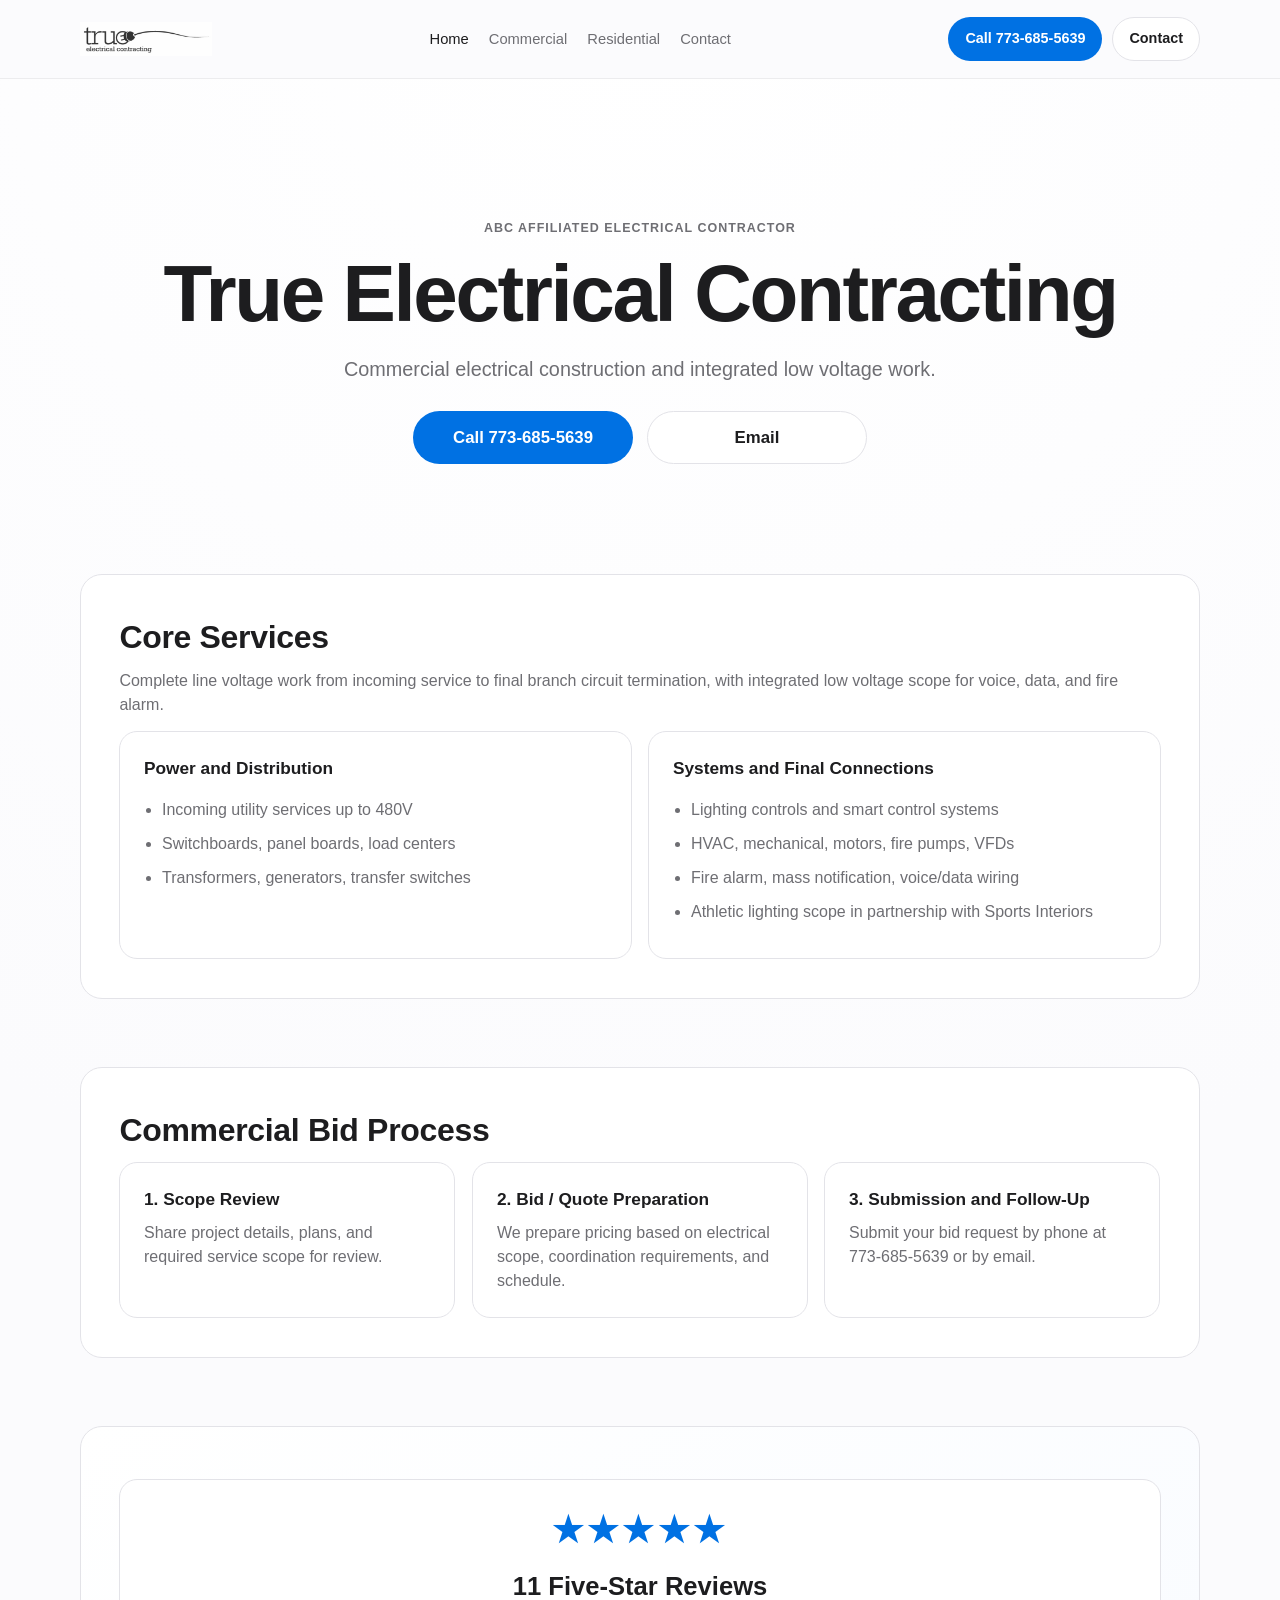
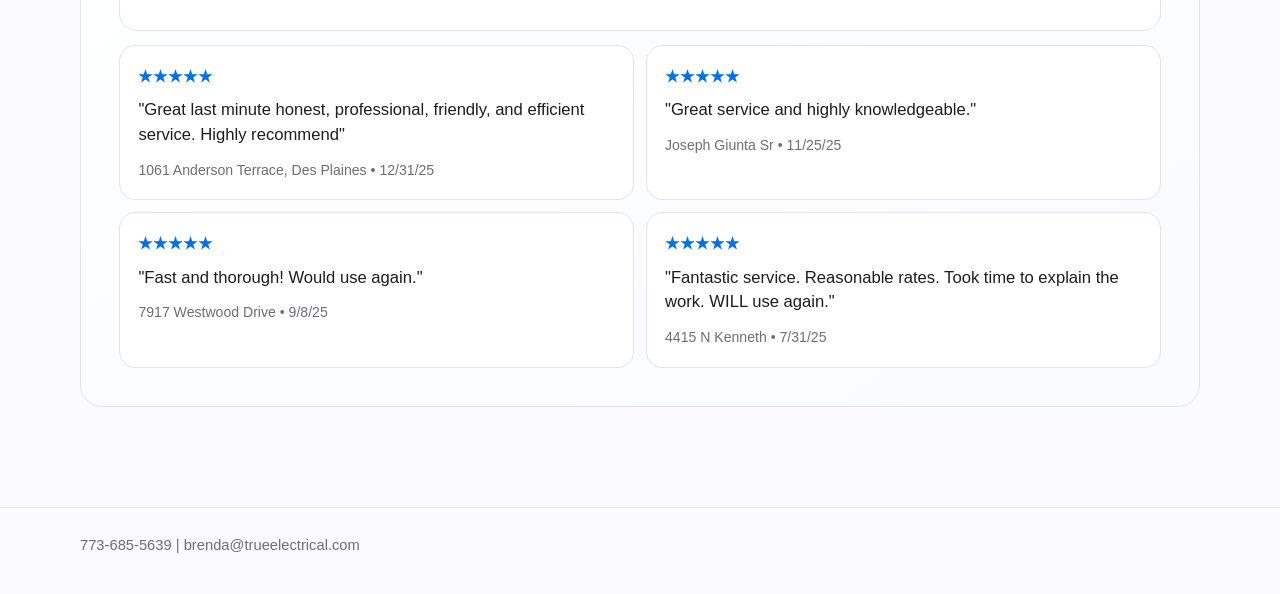
==== index.html @ 7093ecc8 "first commit" ====
<!DOCTYPE html>
<html lang="en">
<head>
  <meta charset="UTF-8">
  <meta name="viewport" content="width=device-width, initial-scale=1.0">
  <title>True Electrical Contracting | Commercial Electrical Construction</title>
  <meta name="description" content="ABC affiliated electrical contractor focused on commercial construction, balancing scope, budget, and timeline.">
  <link rel="icon" type="image/png" href="static/img/favicon.png">
  <link rel="stylesheet" href="static/css/style.css">
</head>
<body>
  <header class="site-header">
    <div class="container nav">
      <a class="brand" href="index.html" aria-label="True Electrical Contracting home">
        <img src="static/img/logo-electric.png" alt="True Electrical Contracting logo">
      </a>
      <nav class="nav-links" aria-label="Main navigation">
        <a class="active" href="index.html">Home</a>
        <a href="commercial.html">Commercial</a>
        <a href="residential.html">Residential</a>
        <a href="contact.html">Contact</a>
      </nav>
      <div class="nav-actions">
        <a class="btn btn-primary nav-phone" href="tel:7736855639">Call 773-685-5639</a>
        <a class="btn btn-ghost" href="contact.html">Contact</a>
      </div>
    </div>
  </header>

  <main>
    <section class="hero container">
      <p class="eyebrow">ABC Affiliated Electrical Contractor</p>
      <h1>True Electrical Contracting</h1>
      <p class="lead">
        Commercial electrical construction and integrated low voltage work.
      </p>
      <div class="contact-priority">
        <a class="btn btn-primary phone-primary" href="tel:7736855639">Call 773-685-5639</a>
        <a class="btn btn-ghost phone-primary" href="mailto:brenda@trueelectrical.com">Email</a>
      </div>
    </section>

    <section class="section container landing-section">
      <div class="panel">
        <h2 class="section-title">Core Services</h2>
        <p class="section-sub">
          Complete line voltage work from incoming service to final branch circuit termination, with integrated low voltage scope for voice, data, and fire alarm.
        </p>
        <div class="essentials-grid">
          <article class="card">
            <h3>Power and Distribution</h3>
            <ul class="list">
              <li>Incoming utility services up to 480V</li>
              <li>Switchboards, panel boards, load centers</li>
              <li>Transformers, generators, transfer switches</li>
            </ul>
          </article>
          <article class="card">
            <h3>Systems and Final Connections</h3>
            <ul class="list">
              <li>Lighting controls and smart control systems</li>
              <li>HVAC, mechanical, motors, fire pumps, VFDs</li>
              <li>Fire alarm, mass notification, voice/data wiring</li>
              <li>Athletic lighting scope in partnership with Sports Interiors</li>
            </ul>
          </article>
        </div>
      </div>
    </section>

    <section class="section container landing-section">
      <div class="panel">
        <h2 class="section-title">Commercial Bid Process</h2>
        <div class="grid-3">
          <article class="card">
            <h3>1. Scope Review</h3>
            <p>Share project details, plans, and required service scope for review.</p>
          </article>
          <article class="card">
            <h3>2. Bid / Quote Preparation</h3>
            <p>We prepare pricing based on electrical scope, coordination requirements, and schedule.</p>
          </article>
          <article class="card">
            <h3>3. Submission and Follow-Up</h3>
            <p>Submit your bid request by phone at <a href="tel:7736855639">773-685-5639</a> or by <a href="mailto:brenda@trueelectrical.com">email</a>.</p>
          </article>
        </div>
      </div>
    </section>

    <section class="section container landing-section">
      <div class="panel testimonial-panel">
        <div class="review-summary-card">
          <p class="review-stars-lg" aria-label="5 out of 5 stars">★★★★★</p>
          <p class="review-count">11 Five-Star Reviews</p>
        </div>

        <div class="testimonial-grid">
          <article class="review-card">
            <p class="review-rating" aria-label="5 out of 5 stars">★★★★★</p>
            <p class="review-quote">"Great last minute honest, professional, friendly, and efficient service. Highly recommend"</p>
            <p class="review-meta">1061 Anderson Terrace, Des Plaines • 12/31/25</p>
          </article>
          <article class="review-card">
            <p class="review-rating" aria-label="5 out of 5 stars">★★★★★</p>
            <p class="review-quote">"Great service and highly knowledgeable."</p>
            <p class="review-meta">Joseph Giunta Sr • 11/25/25</p>
          </article>
          <article class="review-card">
            <p class="review-rating" aria-label="5 out of 5 stars">★★★★★</p>
            <p class="review-quote">"Fast and thorough! Would use again."</p>
            <p class="review-meta">7917 Westwood Drive • 9/8/25</p>
          </article>
          <article class="review-card">
            <p class="review-rating" aria-label="5 out of 5 stars">★★★★★</p>
            <p class="review-quote">"Fantastic service. Reasonable rates. Took time to explain the work. WILL use again."</p>
            <p class="review-meta">4415 N Kenneth • 7/31/25</p>
          </article>
        </div>
      </div>
    </section>
  </main>

  <footer class="footer">
    <div class="container footer-row">
      <span><a href="tel:7736855639">773-685-5639</a> | <a href="mailto:brenda@trueelectrical.com">brenda@trueelectrical.com</a></span>
    </div>
  </footer>
  <script src="static/js/main.js"></script>
</body>
</html>
---- static/css/style.css ----
:root {
  --bg: #fbfbfd;
  --surface: #ffffff;
  --text: #1d1d1f;
  --muted: #6e6e73;
  --line: #e3e3e8;
  --accent: #0071e3;
  --accent-hover: #0062c2;
  --radius: 22px;
  --max-width: 1120px;
}

* {
  box-sizing: border-box;
}

body {
  margin: 0;
  font-family: -apple-system, BlinkMacSystemFont, "SF Pro Text", "Segoe UI", Roboto, Helvetica, Arial, sans-serif;
  color: var(--text);
  background: radial-gradient(circle at top center, #ffffff 0, var(--bg) 55%);
  line-height: 1.5;
}

a {
  color: inherit;
  text-decoration: none;
}

img {
  display: block;
  max-width: 100%;
}

.container {
  width: min(var(--max-width), 92vw);
  margin: 0 auto;
}

.site-header {
  position: sticky;
  top: 0;
  z-index: 20;
  background: rgba(251, 251, 253, 0.86);
  backdrop-filter: saturate(180%) blur(20px);
  border-bottom: 1px solid rgba(0, 0, 0, 0.06);
  overflow: visible;
}

.nav {
  height: 78px;
  min-height: 78px;
  display: flex;
  align-items: center;
  justify-content: space-between;
  gap: 16px;
  overflow: visible;
}

.brand {
  display: inline-flex;
  align-items: center;
  gap: 10px;
  font-weight: 600;
  font-size: 0.96rem;
}

.brand img {
  width: 132px;
  height: 132px;
  object-fit: contain;
}

.nav-links {
  display: flex;
  align-items: center;
  gap: 20px;
  font-size: 0.92rem;
}

.nav-links a {
  color: var(--muted);
}

.nav-links a:hover,
.nav-links a.active {
  color: var(--text);
}

.nav-actions {
  display: flex;
  align-items: center;
  gap: 10px;
}

.nav-phone {
  font-size: 1rem;
  padding: 11px 18px;
}

.btn {
  display: inline-flex;
  align-items: center;
  justify-content: center;
  border-radius: 999px;
  padding: 10px 16px;
  font-size: 0.9rem;
  font-weight: 600;
  border: 1px solid transparent;
}

.btn-ghost {
  border-color: var(--line);
  color: var(--text);
  background: var(--surface);
}

.btn-ghost:hover {
  border-color: #b0b0b5;
}

.btn-primary {
  background: var(--accent);
  color: #fff;
}

.btn-primary:hover {
  background: var(--accent-hover);
}

.hero {
  text-align: center;
  padding: 128px 0 86px;
}

.eyebrow {
  display: inline-block;
  margin-bottom: 14px;
  font-size: 0.78rem;
  letter-spacing: 0.08em;
  text-transform: uppercase;
  color: var(--muted);
  font-weight: 600;
}

h1 {
  margin: 0;
  font-size: clamp(2.25rem, 7vw, 5rem);
  line-height: 1.04;
  letter-spacing: -0.03em;
}

.lead {
  margin: 20px auto 0;
  max-width: 62ch;
  color: var(--muted);
  font-size: clamp(1.02rem, 2vw, 1.24rem);
}

.hero-ctas {
  margin-top: 34px;
  display: flex;
  justify-content: center;
  gap: 12px;
  flex-wrap: wrap;
}

.section {
  padding: 44px 0;
}

.landing-section {
  padding-top: 24px;
}

.panel {
  background: var(--surface);
  border: 1px solid var(--line);
  border-radius: var(--radius);
  padding: clamp(26px, 3vw, 40px);
}

.section-title {
  margin: 0 0 8px;
  font-size: clamp(1.35rem, 3vw, 2rem);
  letter-spacing: -0.01em;
}

.section-sub {
  margin: 0;
  color: var(--muted);
}

.grid-2,
.grid-3 {
  display: grid;
  gap: 16px;
}

.grid-2 {
  grid-template-columns: repeat(2, minmax(0, 1fr));
}

.grid-3 {
  grid-template-columns: repeat(3, minmax(0, 1fr));
}

.card {
  background: var(--surface);
  border: 1px solid var(--line);
  border-radius: 18px;
  padding: 24px;
}

.card h3 {
  margin: 0 0 8px;
  font-size: 1.08rem;
}

.card p {
  margin: 0;
  color: var(--muted);
}

.list {
  margin: 16px 0 0;
  padding-left: 18px;
}

.list li {
  margin-bottom: 10px;
  color: var(--muted);
}

.split {
  display: grid;
  gap: 18px;
  grid-template-columns: 1.1fr 0.9fr;
}

.contact-split {
  grid-template-columns: 1.1fr 0.9fr;
  align-items: start;
}

.contact-card-compact {
  padding: 20px;
  align-self: start;
}

.trust-grid {
  margin-top: 14px;
  display: grid;
  gap: 16px;
  grid-template-columns: repeat(3, minmax(0, 1fr));
}

.essentials-grid {
  margin-top: 14px;
  display: grid;
  gap: 16px;
  grid-template-columns: repeat(2, minmax(0, 1fr));
}

.landing-cta {
  margin-top: 22px;
}

.testimonial-panel {
  background: linear-gradient(145deg, #ffffff 0%, #f8fbff 100%);
}

.review-summary-card {
  margin-top: 14px;
  text-align: center;
  border: 1px solid var(--line);
  border-radius: 18px;
  background: #fff;
  padding: 24px 20px;
}

.review-stars-lg {
  margin: 0;
  color: var(--accent);
  font-size: clamp(1.5rem, 3.2vw, 2.2rem);
  letter-spacing: 0.12em;
  font-weight: 700;
}

.review-count {
  margin: 10px 0 0;
  color: var(--text);
  font-size: clamp(1.2rem, 2.5vw, 1.6rem);
  font-weight: 700;
}

.testimonial-grid {
  margin-top: 14px;
  display: grid;
  gap: 12px;
  grid-template-columns: repeat(2, minmax(0, 1fr));
}

.review-card {
  background: #fff;
  border: 1px solid var(--line);
  border-radius: 16px;
  padding: 18px;
}

.review-rating {
  margin: 0 0 10px;
  color: var(--accent);
  font-weight: 700;
  font-size: 1.02rem;
  letter-spacing: 0.06em;
}

.review-quote {
  margin: 0;
  color: var(--text);
  font-size: 1.04rem;
  line-height: 1.5;
}

.review-meta {
  margin: 12px 0 0;
  color: var(--muted);
  font-size: 0.88rem;
}

.kicker {
  font-size: 0.82rem;
  text-transform: uppercase;
  letter-spacing: 0.08em;
  color: var(--muted);
  margin: 0 0 10px;
}

.meta {
  margin-top: 10px;
  padding-top: 10px;
  border-top: 1px solid var(--line);
  color: var(--muted);
  font-size: 0.92rem;
}

.cta-bar {
  margin-top: 18px;
  display: flex;
  gap: 10px;
  flex-wrap: wrap;
}

.contact-priority {
  margin-top: 26px;
  display: flex;
  justify-content: center;
  align-items: center;
  gap: 14px;
  flex-wrap: wrap;
}

.contact-priority .btn {
  min-width: 220px;
}

.phone-primary {
  font-size: 1.05rem;
  padding: 13px 20px;
}

.micro-note {
  margin: 0;
  color: var(--muted);
  font-size: 0.92rem;
}

.form {
  display: grid;
  gap: 12px;
}

label {
  font-weight: 600;
  font-size: 0.9rem;
}

input,
select,
textarea {
  width: 100%;
  border: 1px solid var(--line);
  background: #fff;
  border-radius: 12px;
  padding: 12px;
  font: inherit;
  color: var(--text);
}

textarea {
  min-height: 120px;
  resize: vertical;
}

input:focus,
select:focus,
textarea:focus {
  outline: 2px solid rgba(0, 113, 227, 0.24);
  border-color: rgba(0, 113, 227, 0.55);
}

.footer {
  margin-top: 56px;
  border-top: 1px solid rgba(0, 0, 0, 0.08);
  padding: 26px 0 38px;
  color: var(--muted);
  font-size: 0.92rem;
}

.footer-row {
  display: flex;
  justify-content: space-between;
  gap: 12px;
  flex-wrap: wrap;
}

body.js-enhanced .reveal {
  opacity: 0;
  transform: translateY(22px);
  filter: blur(4px);
  transition: opacity 720ms ease, transform 720ms ease, filter 720ms ease;
  will-change: opacity, transform, filter;
}

body.js-enhanced .reveal.is-visible {
  opacity: 1;
  transform: translateY(0);
  filter: blur(0);
}

body.js-enhanced .reveal[data-delay="1"] {
  transition-delay: 90ms;
}

body.js-enhanced .reveal[data-delay="2"] {
  transition-delay: 180ms;
}

@media (prefers-reduced-motion: reduce) {
  body.js-enhanced .reveal,
  body.js-enhanced .reveal.is-visible {
    transition: none;
    transform: none;
    filter: none;
    opacity: 1;
  }
}

@media (max-width: 940px) {
  .split,
  .grid-2,
  .essentials-grid {
    grid-template-columns: 1fr;
  }

  .grid-3,
  .trust-grid,
  .testimonial-grid {
    grid-template-columns: repeat(2, minmax(0, 1fr));
  }

  .nav {
    flex-wrap: wrap;
    padding: 10px 0 14px;
    height: auto;
    min-height: 88px;
  }

  .nav-links {
    width: 100%;
    order: 3;
    gap: 14px;
    flex-wrap: wrap;
  }

  .nav-actions {
    margin-left: auto;
  }

  .nav-phone {
    font-size: 0.94rem;
    padding: 10px 14px;
  }
}

@media (max-width: 680px) {
  .grid-3,
  .trust-grid,
  .testimonial-grid {
    grid-template-columns: 1fr;
  }
}
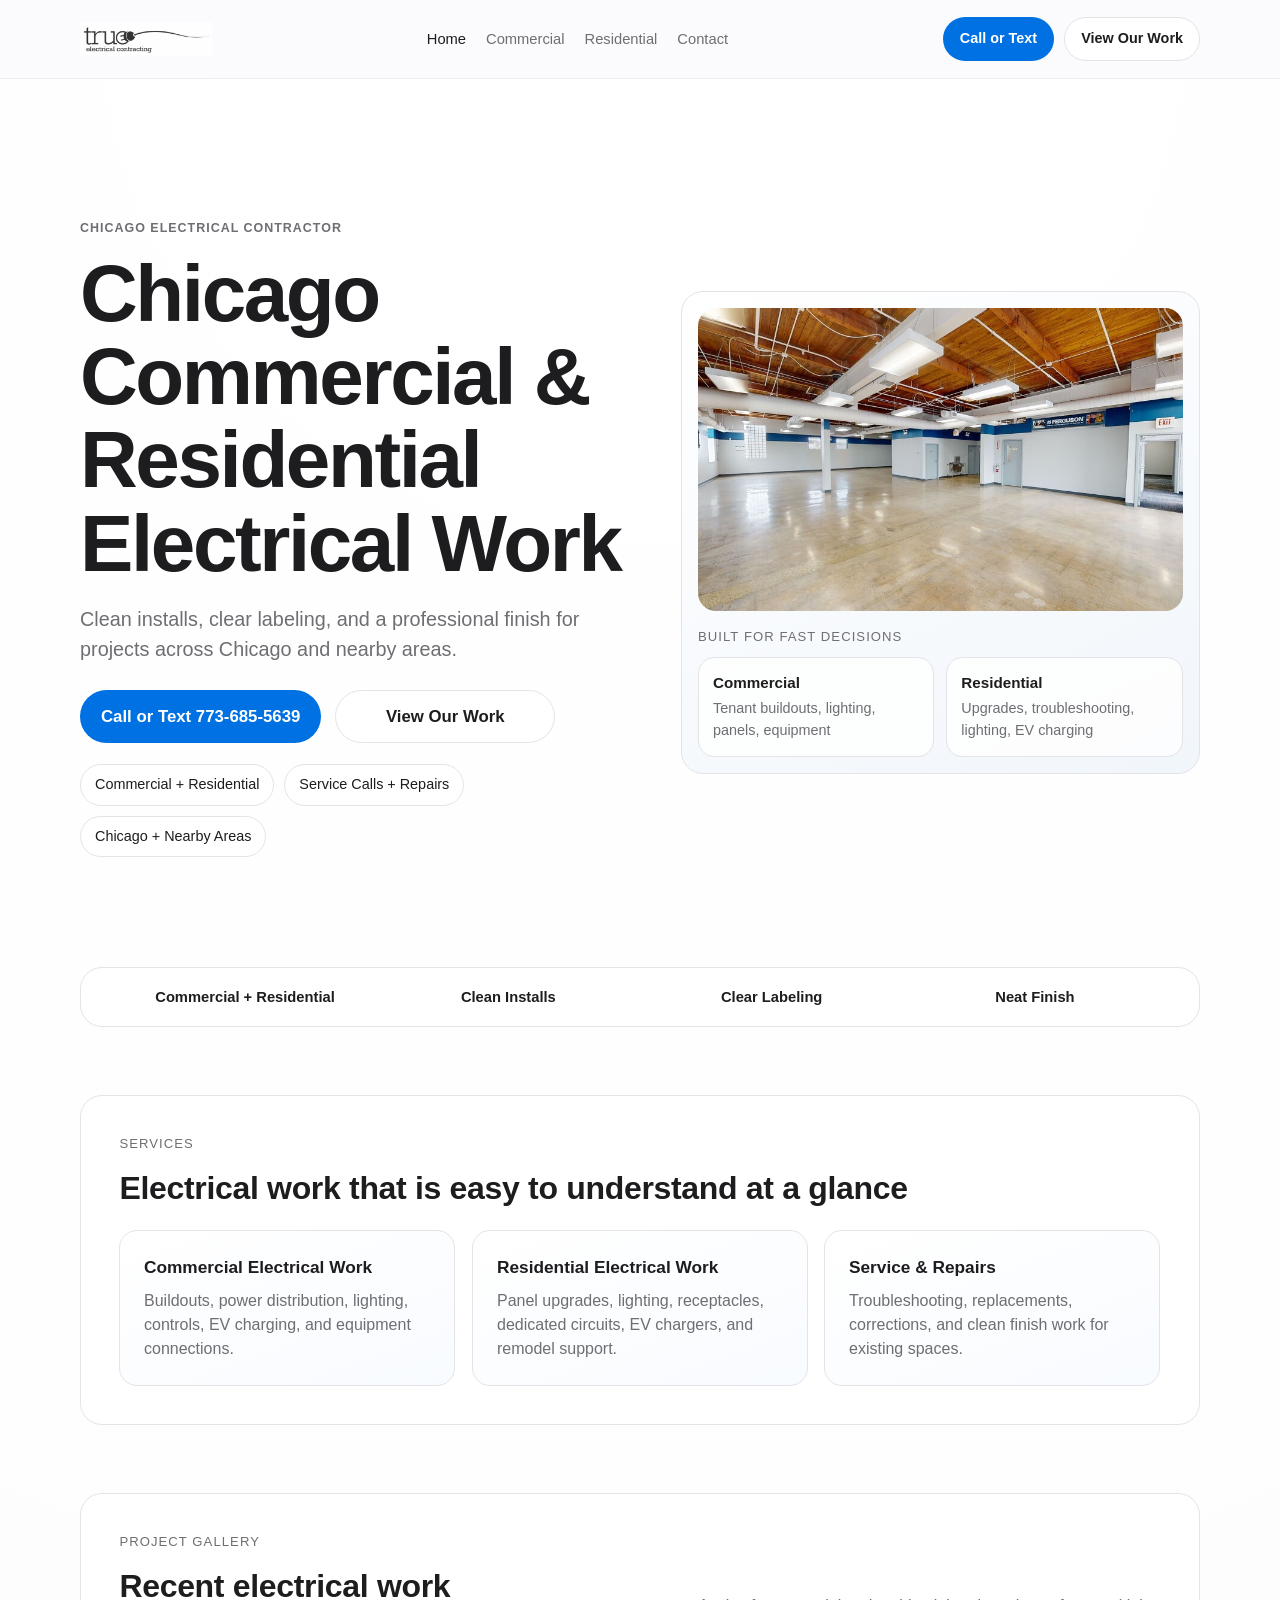
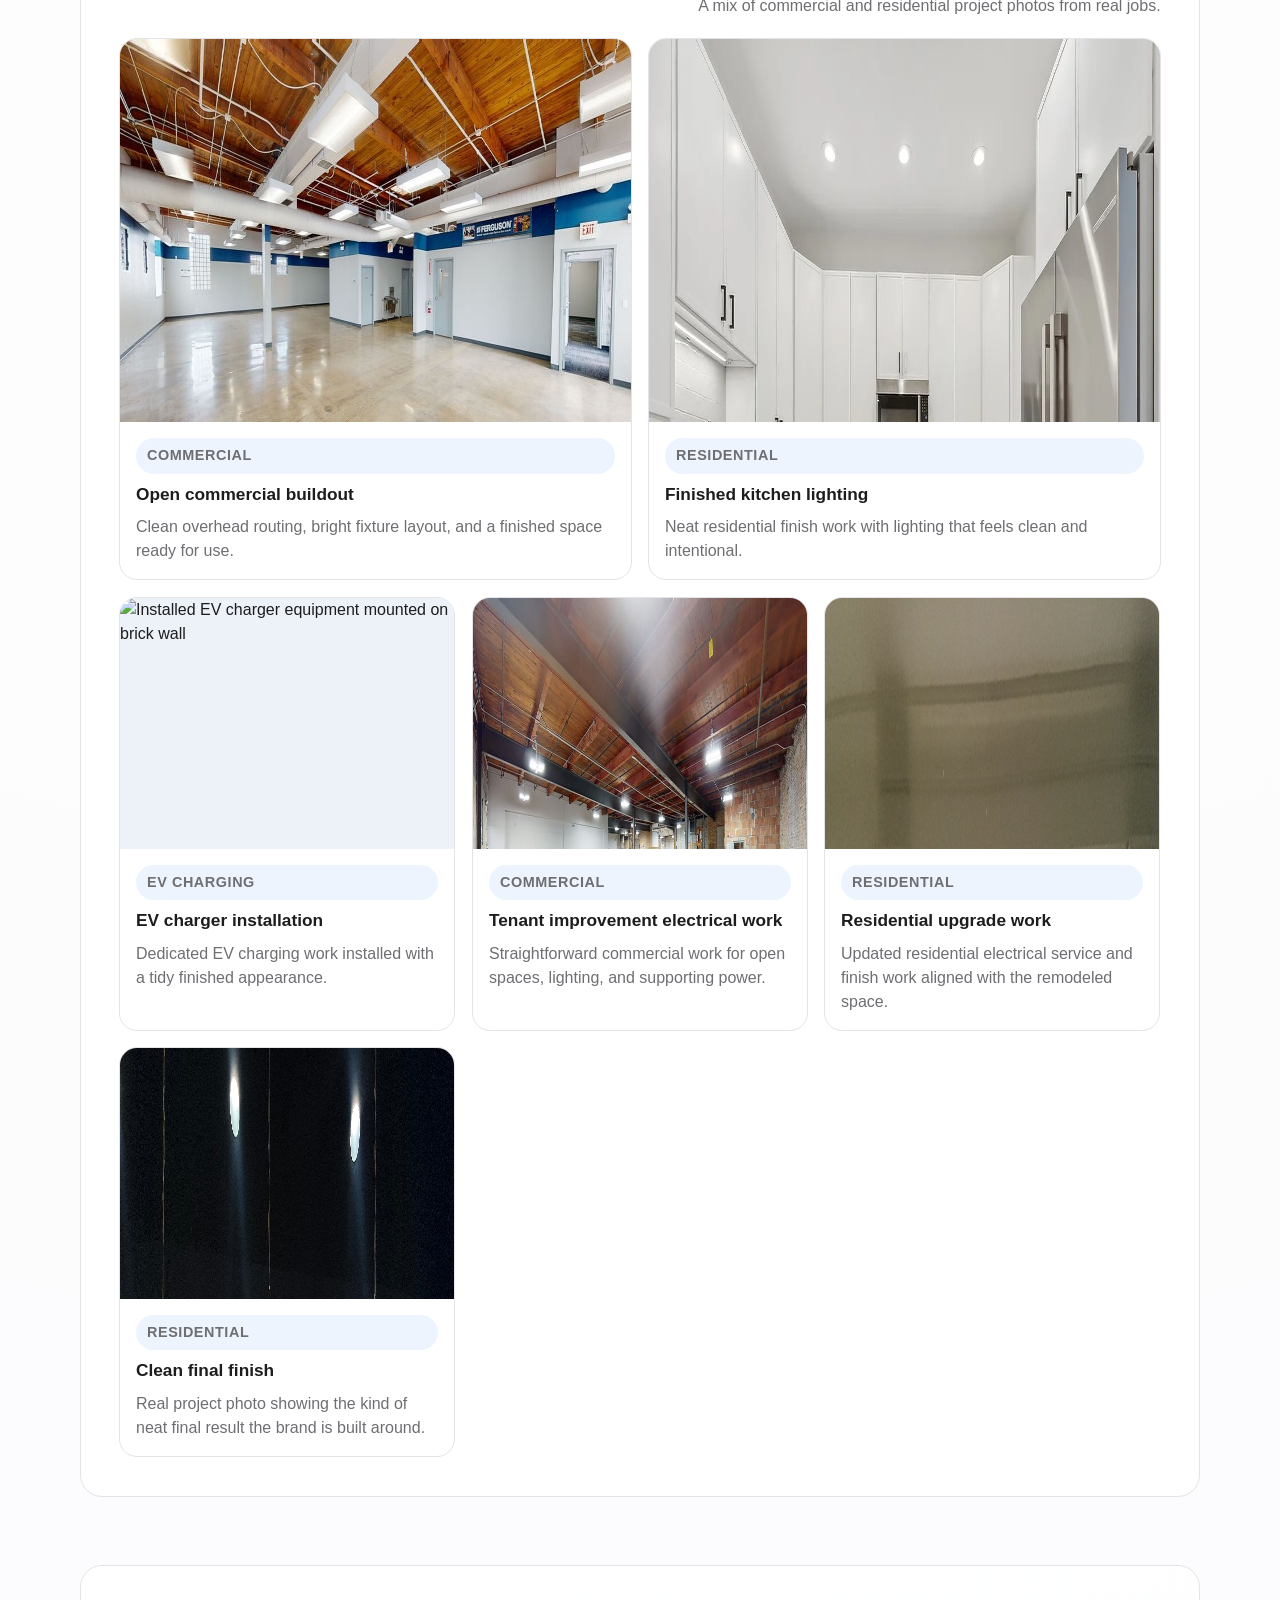
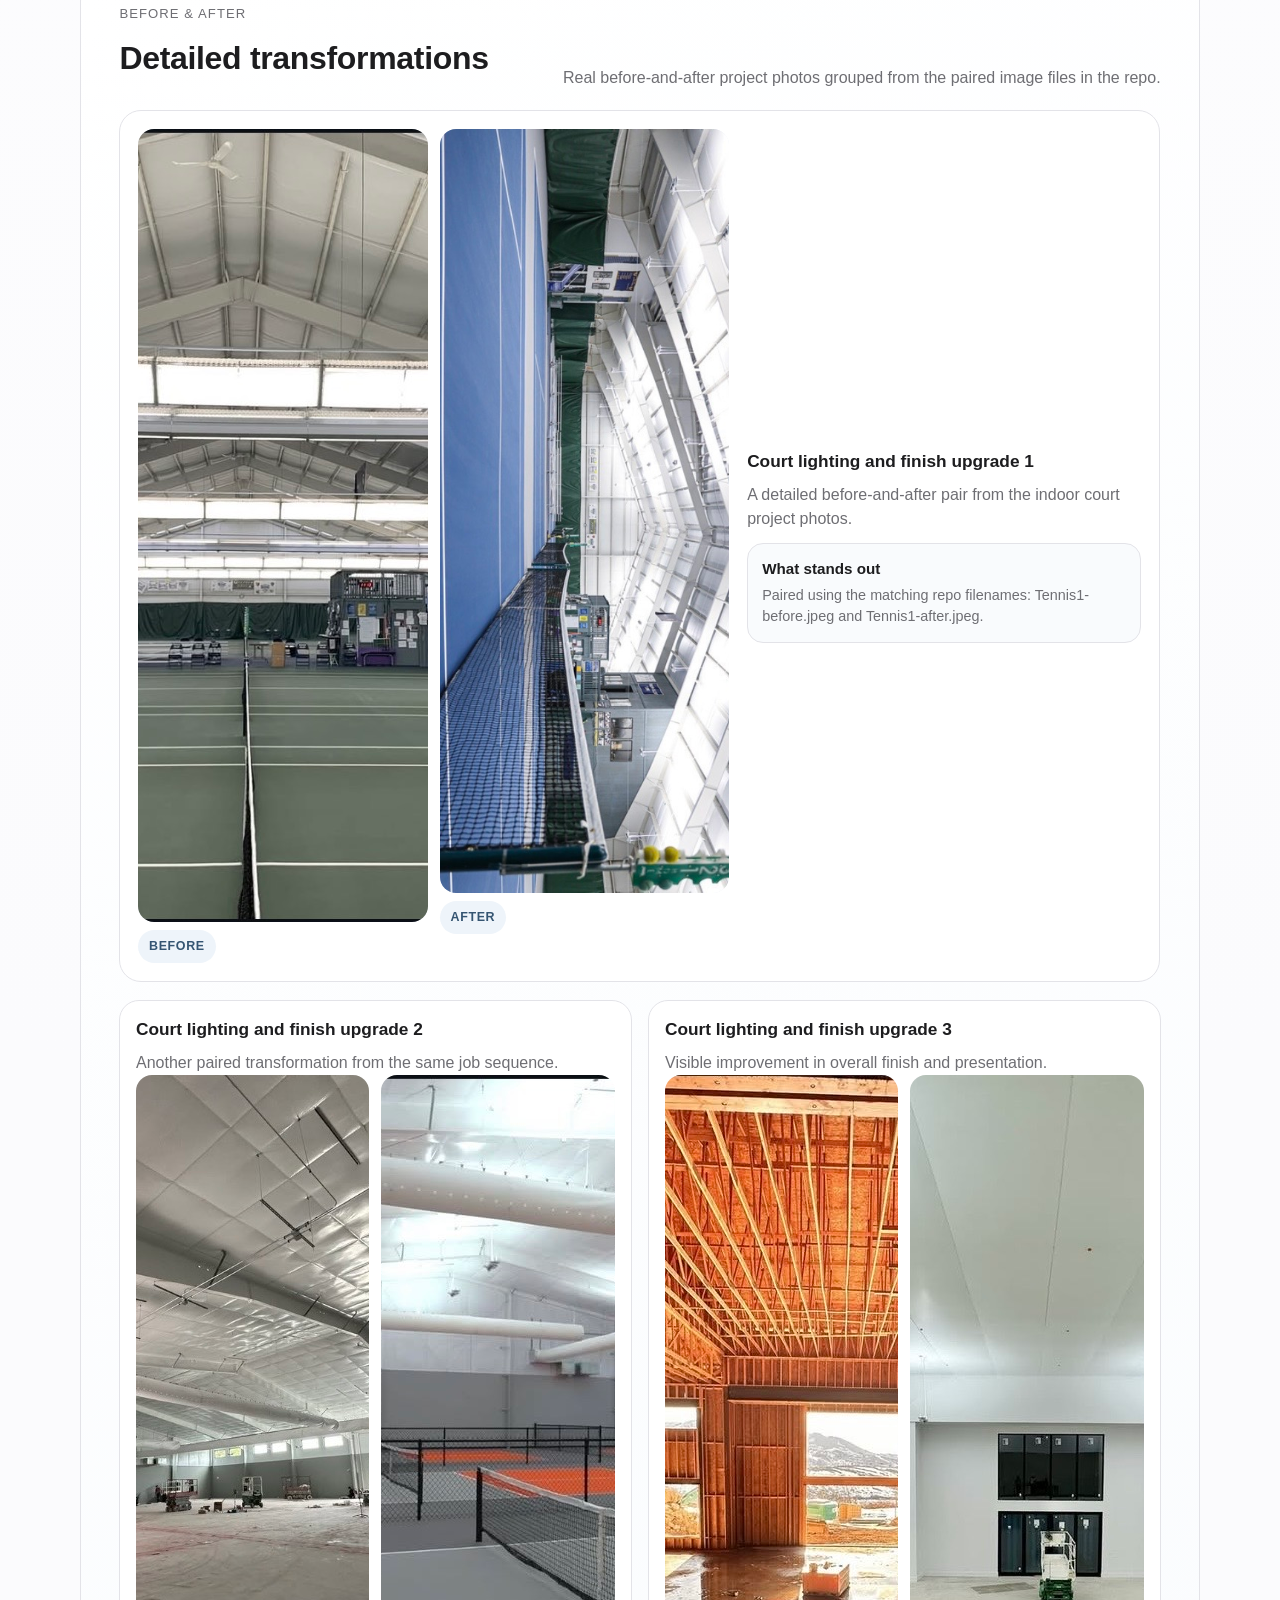
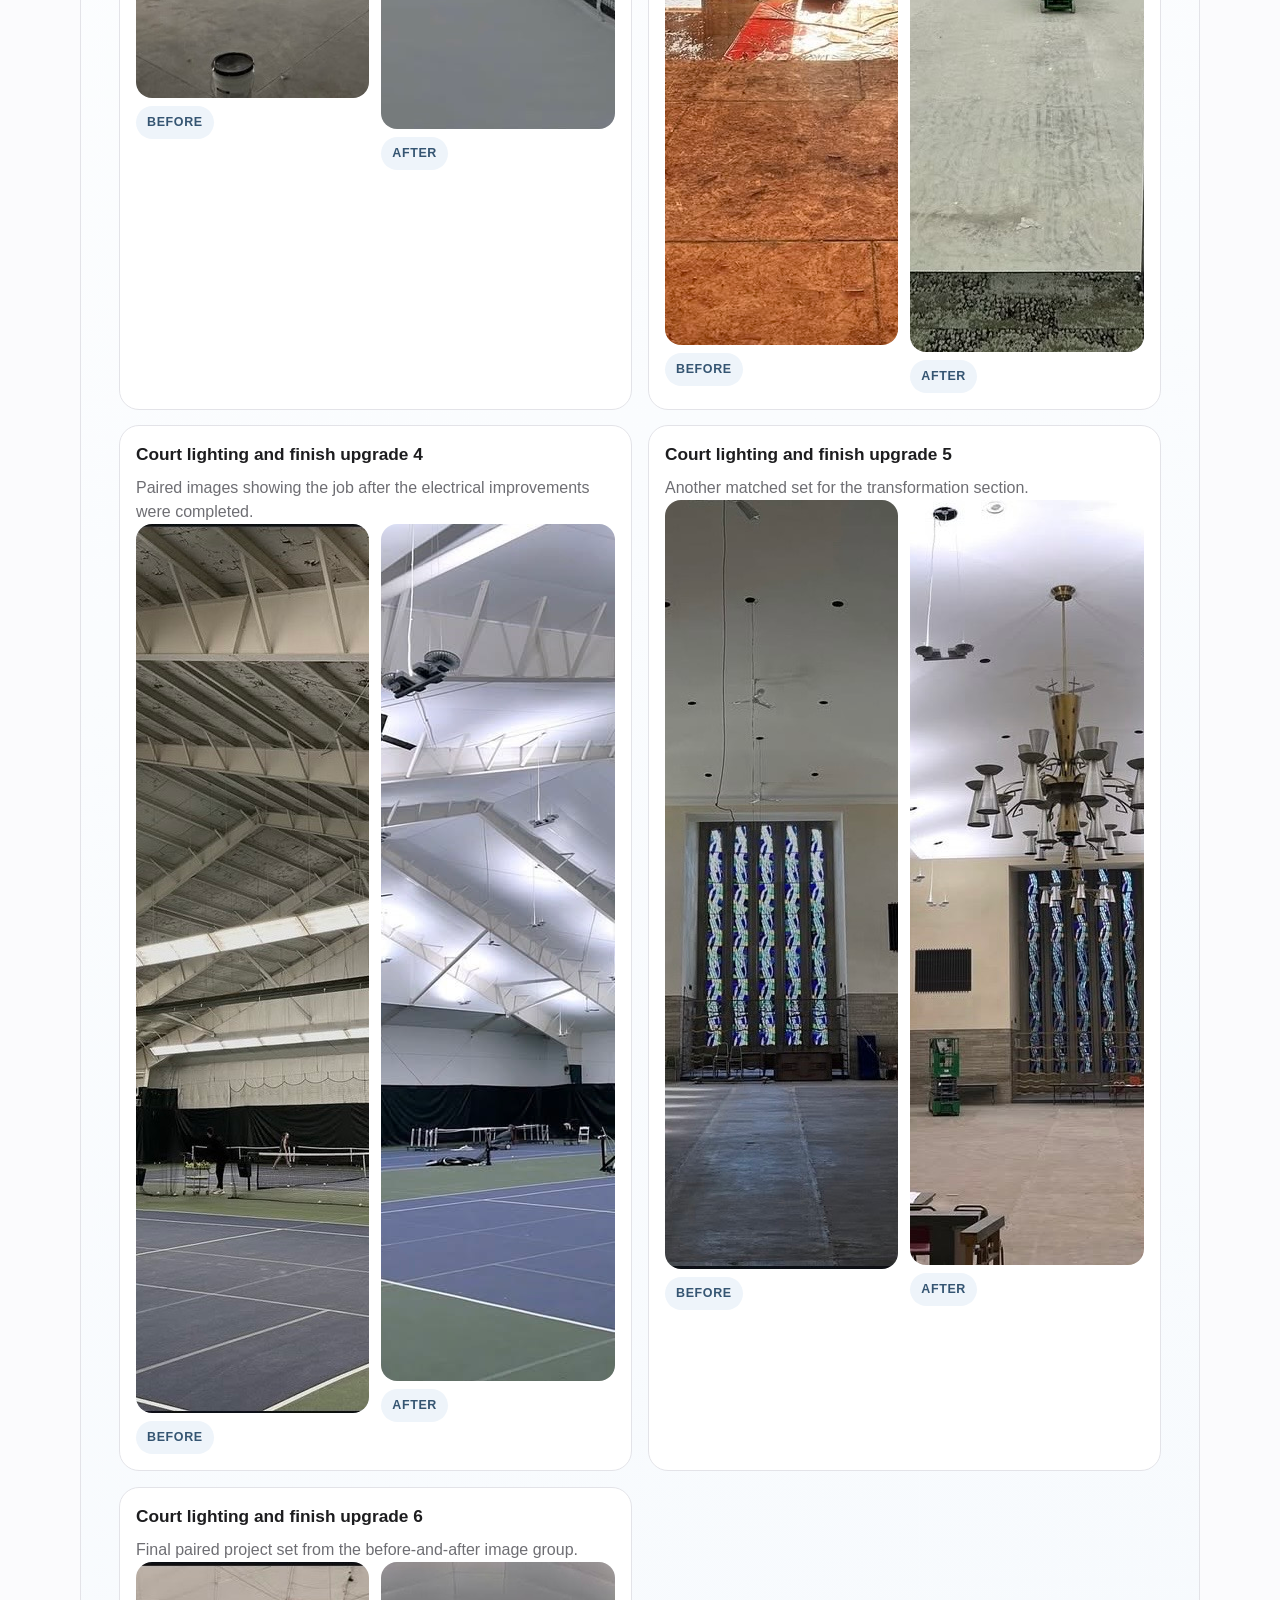
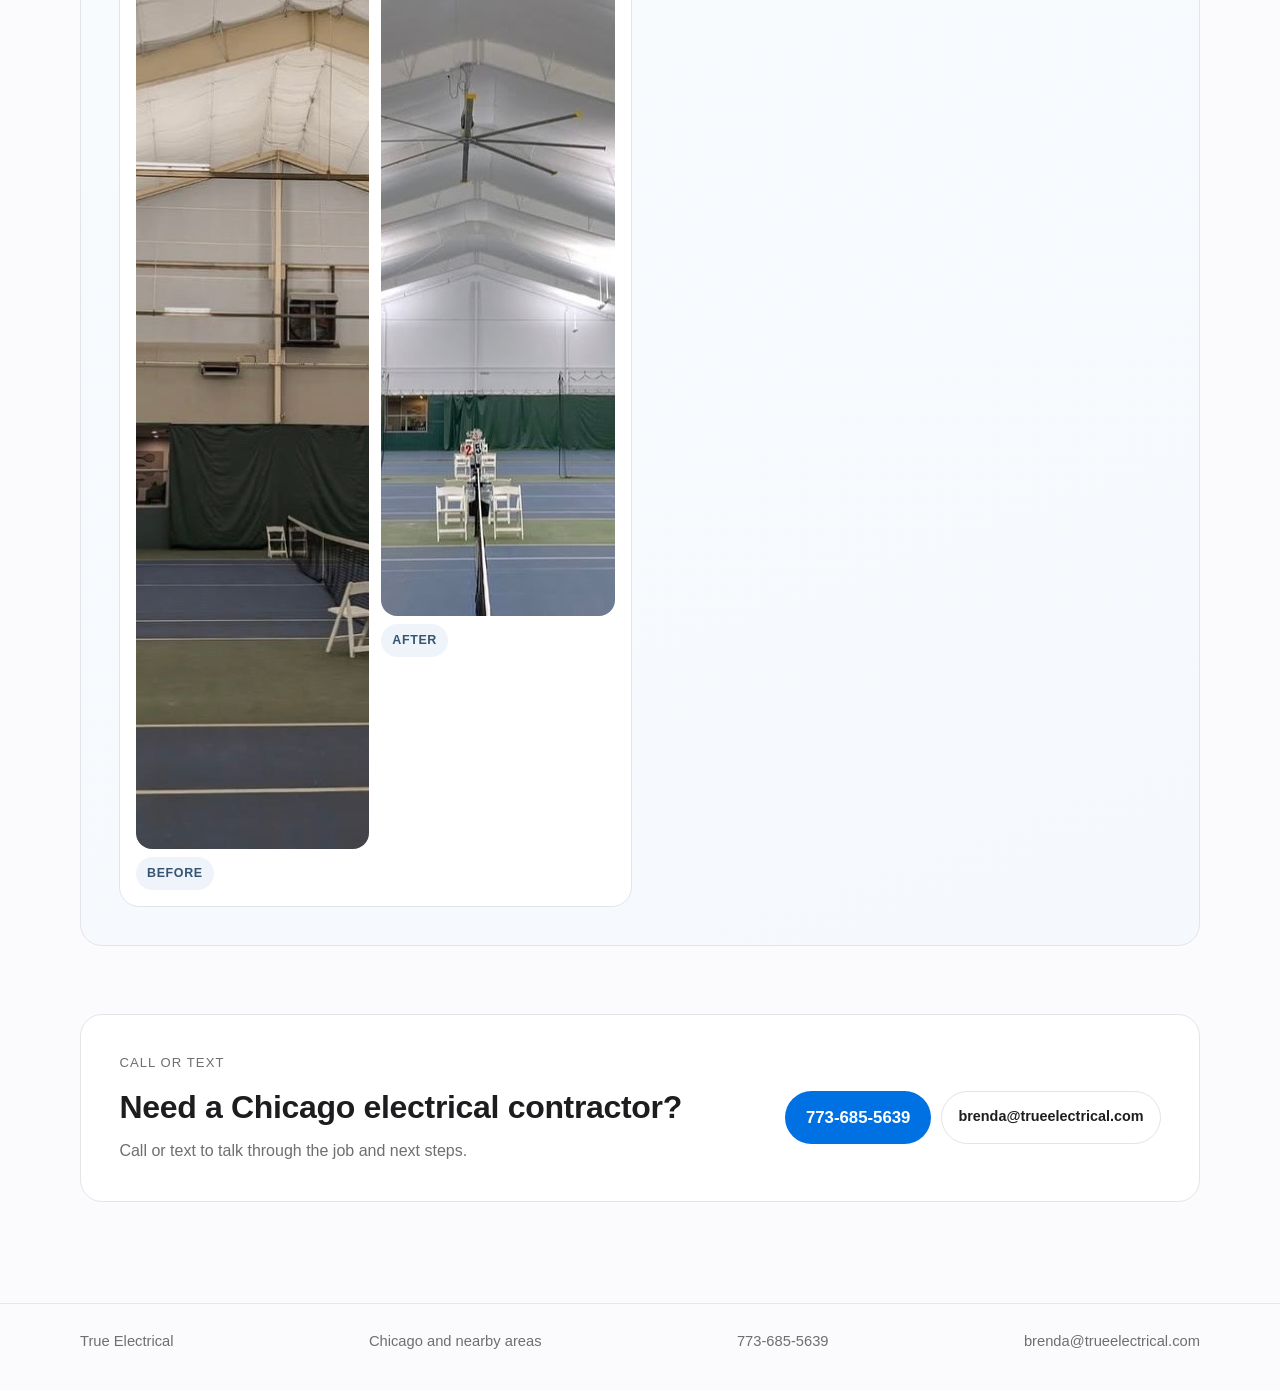
==== commit 0724d27e: "photo" ====
--- a/index.html
+++ b/index.html
@@ -3,16 +3,17 @@
 <head>
   <meta charset="UTF-8">
   <meta name="viewport" content="width=device-width, initial-scale=1.0">
-  <title>True Electrical Contracting | Commercial Electrical Construction</title>
-  <meta name="description" content="ABC affiliated electrical contractor focused on commercial construction, balancing scope, budget, and timeline.">
+  <title>True Electrical | Chicago Electrical Contractor</title>
+  <meta name="description" content="Chicago electrical contractor for commercial electrical work, residential electrical service, and repairs. Clean installs, clear labeling, and a neat finish.">
+  <meta name="keywords" content="Chicago electrical contractor, commercial electrical work, residential electrical service, electrical repairs Chicago">
   <link rel="icon" type="image/png" href="static/img/favicon.png">
   <link rel="stylesheet" href="static/css/style.css">
 </head>
 <body>
   <header class="site-header">
     <div class="container nav">
-      <a class="brand" href="index.html" aria-label="True Electrical Contracting home">
-        <img src="static/img/logo-electric.png" alt="True Electrical Contracting logo">
+      <a class="brand" href="index.html" aria-label="True Electrical home">
+        <img src="static/img/logo-electric.png" alt="True Electrical logo">
       </a>
       <nav class="nav-links" aria-label="Main navigation">
         <a class="active" href="index.html">Home</a>
@@ -21,111 +22,133 @@
         <a href="contact.html">Contact</a>
       </nav>
       <div class="nav-actions">
-        <a class="btn btn-primary nav-phone" href="tel:7736855639">Call 773-685-5639</a>
-        <a class="btn btn-ghost" href="contact.html">Contact</a>
+        <a class="btn btn-primary nav-phone" href="tel:7736855639">Call or Text</a>
+        <a class="btn btn-ghost" href="#project-gallery">View Our Work</a>
       </div>
     </div>
   </header>
 
   <main>
-    <section class="hero container">
-      <p class="eyebrow">ABC Affiliated Electrical Contractor</p>
-      <h1>True Electrical Contracting</h1>
-      <p class="lead">
-        Commercial electrical construction and integrated low voltage work.
-      </p>
-      <div class="contact-priority">
-        <a class="btn btn-primary phone-primary" href="tel:7736855639">Call 773-685-5639</a>
-        <a class="btn btn-ghost phone-primary" href="mailto:brenda@trueelectrical.com">Email</a>
+    <section class="hero hero-home container">
+      <div class="hero-copy">
+        <p class="eyebrow">Chicago Electrical Contractor</p>
+        <h1>Chicago Commercial &amp; Residential Electrical Work</h1>
+        <p class="lead">Clean installs, clear labeling, and a professional finish for projects across Chicago and nearby areas.</p>
+        <div class="contact-priority hero-ctas">
+          <a class="btn btn-primary phone-primary" href="tel:7736855639">Call or Text 773-685-5639</a>
+          <a class="btn btn-ghost phone-primary" href="#project-gallery">View Our Work</a>
+        </div>
+        <ul class="hero-points" aria-label="Quick trust points">
+          <li>Commercial + Residential</li>
+          <li>Service Calls + Repairs</li>
+          <li>Chicago + Nearby Areas</li>
+        </ul>
       </div>
+
+      <aside class="hero-visual panel">
+        <figure class="hero-photo-frame">
+          <img src="static/img/Comer1.1.jpeg" alt="Clean commercial electrical install in Chicago" width="900" height="506">
+        </figure>
+        <div class="hero-proof">
+          <p class="kicker">Built for fast decisions</p>
+          <div class="hero-proof-grid">
+            <div class="proof-item">
+              <strong>Commercial</strong>
+              <span>Tenant buildouts, lighting, panels, equipment</span>
+            </div>
+            <div class="proof-item">
+              <strong>Residential</strong>
+              <span>Upgrades, troubleshooting, lighting, EV charging</span>
+            </div>
+          </div>
+        </div>
+      </aside>
     </section>
 
     <section class="section container landing-section">
-      <div class="panel">
-        <h2 class="section-title">Core Services</h2>
-        <p class="section-sub">
-          Complete line voltage work from incoming service to final branch circuit termination, with integrated low voltage scope for voice, data, and fire alarm.
-        </p>
-        <div class="essentials-grid">
-          <article class="card">
-            <h3>Power and Distribution</h3>
-            <ul class="list">
-              <li>Incoming utility services up to 480V</li>
-              <li>Switchboards, panel boards, load centers</li>
-              <li>Transformers, generators, transfer switches</li>
-            </ul>
-          </article>
-          <article class="card">
-            <h3>Systems and Final Connections</h3>
-            <ul class="list">
-              <li>Lighting controls and smart control systems</li>
-              <li>HVAC, mechanical, motors, fire pumps, VFDs</li>
-              <li>Fire alarm, mass notification, voice/data wiring</li>
-              <li>Athletic lighting scope in partnership with Sports Interiors</li>
-            </ul>
-          </article>
+      <div class="trust-strip panel">
+        <div class="trust-strip-grid">
+          <p>Commercial + Residential</p>
+          <p>Clean Installs</p>
+          <p>Clear Labeling</p>
+          <p>Neat Finish</p>
         </div>
       </div>
     </section>
 
     <section class="section container landing-section">
       <div class="panel">
-        <h2 class="section-title">Commercial Bid Process</h2>
-        <div class="grid-3">
-          <article class="card">
-            <h3>1. Scope Review</h3>
-            <p>Share project details, plans, and required service scope for review.</p>
+        <p class="kicker">Services</p>
+        <h2 class="section-title">Electrical work that is easy to understand at a glance</h2>
+        <div class="services-grid">
+          <article class="card service-card">
+            <h3>Commercial Electrical Work</h3>
+            <p>Buildouts, power distribution, lighting, controls, EV charging, and equipment connections.</p>
           </article>
-          <article class="card">
-            <h3>2. Bid / Quote Preparation</h3>
-            <p>We prepare pricing based on electrical scope, coordination requirements, and schedule.</p>
+          <article class="card service-card">
+            <h3>Residential Electrical Work</h3>
+            <p>Panel upgrades, lighting, receptacles, dedicated circuits, EV chargers, and remodel support.</p>
           </article>
-          <article class="card">
-            <h3>3. Submission and Follow-Up</h3>
-            <p>Submit your bid request by phone at <a href="tel:7736855639">773-685-5639</a> or by <a href="mailto:brenda@trueelectrical.com">email</a>.</p>
+          <article class="card service-card">
+            <h3>Service &amp; Repairs</h3>
+            <p>Troubleshooting, replacements, corrections, and clean finish work for existing spaces.</p>
           </article>
         </div>
       </div>
     </section>
 
+    <section class="section container landing-section" id="project-gallery">
+      <div class="panel">
+        <div class="section-heading">
+          <div>
+            <p class="kicker">Project Gallery</p>
+            <h2 class="section-title">Recent electrical work</h2>
+          </div>
+          <p class="section-sub">A mix of commercial and residential project photos from real jobs.</p>
+        </div>
+        <div class="project-gallery-grid" id="project-gallery-grid" aria-live="polite"></div>
+      </div>
+    </section>
+
+    <section class="section container landing-section" id="before-after">
+      <div class="panel before-after-section">
+        <div class="section-heading">
+          <div>
+            <p class="kicker">Before &amp; After</p>
+            <h2 class="section-title">Detailed transformations</h2>
+          </div>
+          <p class="section-sub">Real before-and-after project photos grouped from the paired image files in the repo.</p>
+        </div>
+        <div class="before-after-spotlight" id="before-after-spotlight" aria-live="polite"></div>
+        <div class="before-after-grid before-after-grid-home" id="before-after-grid" aria-live="polite"></div>
+      </div>
+    </section>
+
     <section class="section container landing-section">
-      <div class="panel testimonial-panel">
-        <div class="review-summary-card">
-          <p class="review-stars-lg" aria-label="5 out of 5 stars">★★★★★</p>
-          <p class="review-count">11 Five-Star Reviews</p>
+      <div class="panel final-cta">
+        <div>
+          <p class="kicker">Call or Text</p>
+          <h2 class="section-title">Need a Chicago electrical contractor?</h2>
+          <p class="section-sub">Call or text to talk through the job and next steps.</p>
         </div>
-
-        <div class="testimonial-grid">
-          <article class="review-card">
-            <p class="review-rating" aria-label="5 out of 5 stars">★★★★★</p>
-            <p class="review-quote">"Great last minute honest, professional, friendly, and efficient service. Highly recommend"</p>
-            <p class="review-meta">1061 Anderson Terrace, Des Plaines • 12/31/25</p>
-          </article>
-          <article class="review-card">
-            <p class="review-rating" aria-label="5 out of 5 stars">★★★★★</p>
-            <p class="review-quote">"Great service and highly knowledgeable."</p>
-            <p class="review-meta">Joseph Giunta Sr • 11/25/25</p>
-          </article>
-          <article class="review-card">
-            <p class="review-rating" aria-label="5 out of 5 stars">★★★★★</p>
-            <p class="review-quote">"Fast and thorough! Would use again."</p>
-            <p class="review-meta">7917 Westwood Drive • 9/8/25</p>
-          </article>
-          <article class="review-card">
-            <p class="review-rating" aria-label="5 out of 5 stars">★★★★★</p>
-            <p class="review-quote">"Fantastic service. Reasonable rates. Took time to explain the work. WILL use again."</p>
-            <p class="review-meta">4415 N Kenneth • 7/31/25</p>
-          </article>
+        <div class="cta-bar">
+          <a class="btn btn-primary phone-primary" href="tel:7736855639">773-685-5639</a>
+          <a class="btn btn-ghost" href="mailto:brenda@trueelectrical.com">brenda@trueelectrical.com</a>
         </div>
       </div>
     </section>
   </main>
 
   <footer class="footer">
-    <div class="container footer-row">
-      <span><a href="tel:7736855639">773-685-5639</a> | <a href="mailto:brenda@trueelectrical.com">brenda@trueelectrical.com</a></span>
+    <div class="container footer-row footer-row-compact">
+      <span>True Electrical</span>
+      <span>Chicago and nearby areas</span>
+      <span><a href="tel:7736855639">773-685-5639</a></span>
+      <span><a href="mailto:brenda@trueelectrical.com">brenda@trueelectrical.com</a></span>
     </div>
   </footer>
+
+  <a class="mobile-call-bar" href="tel:7736855639">Call or Text 773-685-5639</a>
   <script src="static/js/main.js"></script>
 </body>
 </html>
--- a/static/css/style.css
+++ b/static/css/style.css
@@ -133,6 +133,23 @@
   padding: 128px 0 86px;
 }
 
+.hero-home {
+  display: grid;
+  grid-template-columns: minmax(0, 1.05fr) minmax(320px, 0.95fr);
+  gap: 28px;
+  align-items: center;
+  text-align: left;
+}
+
+.hero-home .lead,
+.hero-home .eyebrow {
+  margin-left: 0;
+}
+
+.hero-home .contact-priority {
+  justify-content: flex-start;
+}
+
 .eyebrow {
   display: inline-block;
   margin-bottom: 14px;
@@ -191,6 +208,14 @@
   color: var(--muted);
 }
 
+.section-heading {
+  display: flex;
+  align-items: end;
+  justify-content: space-between;
+  gap: 18px;
+  margin-bottom: 20px;
+}
+
 .grid-2,
 .grid-3 {
   display: grid;
@@ -220,6 +245,155 @@
 .card p {
   margin: 0;
   color: var(--muted);
+}
+
+.gallery-group {
+  margin-top: 24px;
+}
+
+.gallery-jump-nav {
+  margin-top: 14px;
+  display: flex;
+  flex-wrap: wrap;
+  gap: 10px;
+}
+
+.chip-link {
+  display: inline-flex;
+  align-items: center;
+  justify-content: center;
+  border: 1px solid var(--line);
+  border-radius: 999px;
+  padding: 8px 14px;
+  font-size: 0.87rem;
+  color: var(--muted);
+  background: #fff;
+}
+
+.chip-link:hover {
+  border-color: #b8c2ce;
+  color: var(--text);
+}
+
+.gallery-group h3 {
+  margin: 0 0 12px;
+  font-size: 1.08rem;
+}
+
+.ba-slider {
+  margin-top: 16px;
+  border: 1px solid var(--line);
+  border-radius: 18px;
+  padding: 16px;
+  background: linear-gradient(145deg, #ffffff 0%, #f8fbff 100%);
+}
+
+.ba-slides {
+  position: relative;
+}
+
+.ba-slide {
+  display: none;
+}
+
+.ba-slide.is-active {
+  display: block;
+}
+
+.ba-slide h3 {
+  margin: 0 0 12px;
+  font-size: 1rem;
+}
+
+.ba-controls {
+  margin-top: 14px;
+  display: flex;
+  align-items: center;
+  justify-content: space-between;
+  gap: 10px;
+}
+
+.ba-btn {
+  min-width: 102px;
+}
+
+.ba-dots {
+  display: flex;
+  align-items: center;
+  gap: 8px;
+}
+
+.ba-dot {
+  width: 10px;
+  height: 10px;
+  border-radius: 50%;
+  border: 0;
+  background: #b7c5d6;
+  padding: 0;
+  cursor: pointer;
+}
+
+.ba-dot.is-active {
+  background: var(--accent);
+}
+
+.before-after-grid {
+  display: grid;
+  gap: 16px;
+  grid-template-columns: repeat(2, minmax(0, 1fr));
+}
+
+.photo-card {
+  border: 1px solid var(--line);
+  border-radius: 18px;
+  padding: 16px;
+  background: #fff;
+}
+
+.photo-card h4 {
+  margin: 0 0 12px;
+  font-size: 0.98rem;
+}
+
+.photo-pair {
+  display: grid;
+  gap: 12px;
+  grid-template-columns: repeat(2, minmax(0, 1fr));
+}
+
+.photo-grid {
+  display: grid;
+  gap: 12px;
+  grid-template-columns: repeat(3, minmax(0, 1fr));
+}
+
+.photo-frame {
+  margin: 0;
+}
+
+.photo-frame img {
+  width: 100%;
+  height: 100%;
+  object-fit: cover;
+}
+
+.photo-placeholder {
+  border: 1px dashed #bcc8d6;
+  border-radius: 12px;
+  min-height: 150px;
+  display: grid;
+  place-items: center;
+  padding: 12px;
+  color: #5e6f84;
+  font-size: 0.9rem;
+  text-align: center;
+  background: linear-gradient(140deg, #f7faff 0%, #edf4fd 100%);
+}
+
+.photo-frame figcaption {
+  margin-top: 8px;
+  color: var(--muted);
+  font-size: 0.86rem;
 }
 
 .list {
@@ -374,6 +548,255 @@
   margin: 0;
   color: var(--muted);
   font-size: 0.92rem;
+}
+
+.hero-copy {
+  max-width: 640px;
+}
+
+.hero-points {
+  margin: 20px 0 0;
+  padding: 0;
+  list-style: none;
+  display: flex;
+  flex-wrap: wrap;
+  gap: 10px;
+}
+
+.hero-points li {
+  padding: 9px 14px;
+  border-radius: 999px;
+  border: 1px solid var(--line);
+  background: rgba(255, 255, 255, 0.75);
+  color: var(--text);
+  font-size: 0.9rem;
+}
+
+.hero-visual {
+  padding: 16px;
+  background: linear-gradient(155deg, #ffffff 0%, #f1f6fb 100%);
+}
+
+.hero-photo-frame {
+  margin: 0;
+  border-radius: 18px;
+  overflow: hidden;
+  aspect-ratio: 16 / 10;
+  background: #e9eef5;
+}
+
+.hero-photo-frame img {
+  width: 100%;
+  height: 100%;
+  object-fit: cover;
+}
+
+.hero-proof {
+  margin-top: 16px;
+}
+
+.hero-proof-grid {
+  display: grid;
+  grid-template-columns: repeat(2, minmax(0, 1fr));
+  gap: 12px;
+}
+
+.proof-item {
+  border: 1px solid var(--line);
+  border-radius: 16px;
+  padding: 14px;
+  background: rgba(255, 255, 255, 0.82);
+}
+
+.proof-item strong,
+.gallery-card strong,
+.before-after-detail strong {
+  display: block;
+  margin-bottom: 4px;
+  font-size: 0.95rem;
+}
+
+.proof-item span,
+.gallery-card span,
+.before-after-detail span {
+  display: block;
+  color: var(--muted);
+  font-size: 0.9rem;
+}
+
+.trust-strip {
+  padding-top: 18px;
+  padding-bottom: 18px;
+}
+
+.trust-strip-grid {
+  display: grid;
+  grid-template-columns: repeat(4, minmax(0, 1fr));
+  gap: 12px;
+}
+
+.trust-strip-grid p {
+  margin: 0;
+  text-align: center;
+  font-size: 0.92rem;
+  font-weight: 600;
+  color: var(--text);
+}
+
+.services-grid {
+  margin-top: 18px;
+  display: grid;
+  grid-template-columns: repeat(3, minmax(0, 1fr));
+  gap: 16px;
+}
+
+.service-card {
+  background: linear-gradient(160deg, #ffffff 0%, #f8fbff 100%);
+}
+
+.project-gallery-grid {
+  display: grid;
+  grid-template-columns: repeat(12, minmax(0, 1fr));
+  gap: 16px;
+}
+
+.gallery-card {
+  grid-column: span 4;
+  border: 1px solid var(--line);
+  border-radius: 18px;
+  overflow: hidden;
+  background: #fff;
+}
+
+.gallery-card.is-featured {
+  grid-column: span 6;
+}
+
+.gallery-media {
+  margin: 0;
+  aspect-ratio: 4 / 3;
+  overflow: hidden;
+  background: #edf2f8;
+}
+
+.gallery-body {
+  padding: 16px;
+}
+
+.gallery-tag {
+  display: inline-flex;
+  margin-bottom: 8px;
+  padding: 7px 11px;
+  border-radius: 999px;
+  background: #edf4fd;
+  color: #27527a;
+  font-size: 0.78rem;
+  font-weight: 700;
+  letter-spacing: 0.04em;
+  text-transform: uppercase;
+}
+
+.gallery-body h3,
+.before-after-spotlight-copy h3,
+.before-after-card h3 {
+  margin: 0 0 8px;
+  font-size: 1.08rem;
+}
+
+.gallery-body p,
+.before-after-spotlight-copy p,
+.before-after-card p {
+  margin: 0;
+  color: var(--muted);
+}
+
+.before-after-section {
+  background: linear-gradient(160deg, #ffffff 0%, #f5f9fd 100%);
+}
+
+.before-after-spotlight {
+  margin-bottom: 18px;
+}
+
+.before-after-spotlight-card {
+  display: grid;
+  grid-template-columns: minmax(0, 1.2fr) minmax(280px, 0.8fr);
+  gap: 18px;
+  padding: 18px;
+  border: 1px solid var(--line);
+  border-radius: 22px;
+  background: #fff;
+}
+
+.before-after-images {
+  display: grid;
+  grid-template-columns: repeat(2, minmax(0, 1fr));
+  gap: 12px;
+}
+
+.before-after-media {
+  margin: 0;
+}
+
+.before-after-media img {
+  width: 100%;
+  aspect-ratio: 4 / 3;
+  object-fit: cover;
+  border-radius: 16px;
+  background: #edf2f8;
+}
+
+.before-after-label {
+  display: inline-flex;
+  margin-top: 8px;
+  padding: 7px 11px;
+  border-radius: 999px;
+  font-size: 0.78rem;
+  font-weight: 700;
+  letter-spacing: 0.05em;
+  text-transform: uppercase;
+  background: #eef4fa;
+  color: #355572;
+}
+
+.before-after-spotlight-copy {
+  display: flex;
+  flex-direction: column;
+  justify-content: center;
+  gap: 12px;
+}
+
+.before-after-detail {
+  padding: 14px;
+  border: 1px solid var(--line);
+  border-radius: 16px;
+  background: #f9fbfd;
+}
+
+.before-after-grid-home {
+  grid-template-columns: repeat(2, minmax(0, 1fr));
+}
+
+.before-after-card {
+  border: 1px solid var(--line);
+  border-radius: 20px;
+  padding: 16px;
+  background: #fff;
+}
+
+.final-cta {
+  display: flex;
+  align-items: center;
+  justify-content: space-between;
+  gap: 18px;
+}
+
+.footer-row-compact {
+  justify-content: center;
+}
+
+.mobile-call-bar {
+  display: none;
 }
 
 .form {
@@ -458,9 +881,12 @@
 }
 
 @media (max-width: 940px) {
+  .hero-home,
   .split,
   .grid-2,
-  .essentials-grid {
+  .essentials-grid,
+  .services-grid,
+  .before-after-spotlight-card {
     grid-template-columns: 1fr;
   }
 
@@ -492,6 +918,33 @@
     font-size: 0.94rem;
     padding: 10px 14px;
   }
+
+  .section-heading,
+  .final-cta {
+    align-items: start;
+    flex-direction: column;
+  }
+
+  .trust-strip-grid,
+  .project-gallery-grid,
+  .before-after-grid,
+  .photo-grid {
+    grid-template-columns: repeat(2, minmax(0, 1fr));
+  }
+
+  .gallery-card,
+  .gallery-card.is-featured {
+    grid-column: span 1;
+  }
+
+  .photo-pair {
+    grid-template-columns: 1fr;
+  }
+
+  .ba-controls {
+    flex-wrap: wrap;
+    justify-content: center;
+  }
 }
 
 @media (max-width: 680px) {
@@ -500,4 +953,62 @@
   .testimonial-grid {
     grid-template-columns: 1fr;
   }
-}
+
+  .hero {
+    padding: 112px 0 84px;
+  }
+
+  .hero-proof-grid,
+  .trust-strip-grid,
+  .project-gallery-grid,
+  .before-after-grid-home,
+  .before-after-images {
+    grid-template-columns: 1fr;
+  }
+
+  .gallery-card,
+  .gallery-card.is-featured {
+    grid-column: span 1;
+  }
+
+  .nav-actions .btn-ghost,
+  .nav-links {
+    display: none;
+  }
+
+  .nav {
+    min-height: 78px;
+    padding: 10px 0;
+  }
+
+  .brand img {
+    width: 104px;
+    height: 104px;
+  }
+
+  .contact-priority .btn {
+    width: 100%;
+    min-width: 0;
+  }
+
+  .mobile-call-bar {
+    position: fixed;
+    left: 16px;
+    right: 16px;
+    bottom: 16px;
+    z-index: 40;
+    display: inline-flex;
+    align-items: center;
+    justify-content: center;
+    min-height: 54px;
+    border-radius: 999px;
+    background: var(--accent);
+    color: #fff;
+    font-weight: 700;
+    box-shadow: 0 16px 30px rgba(0, 64, 128, 0.18);
+  }
+
+  .footer {
+    padding-bottom: 100px;
+  }
+}
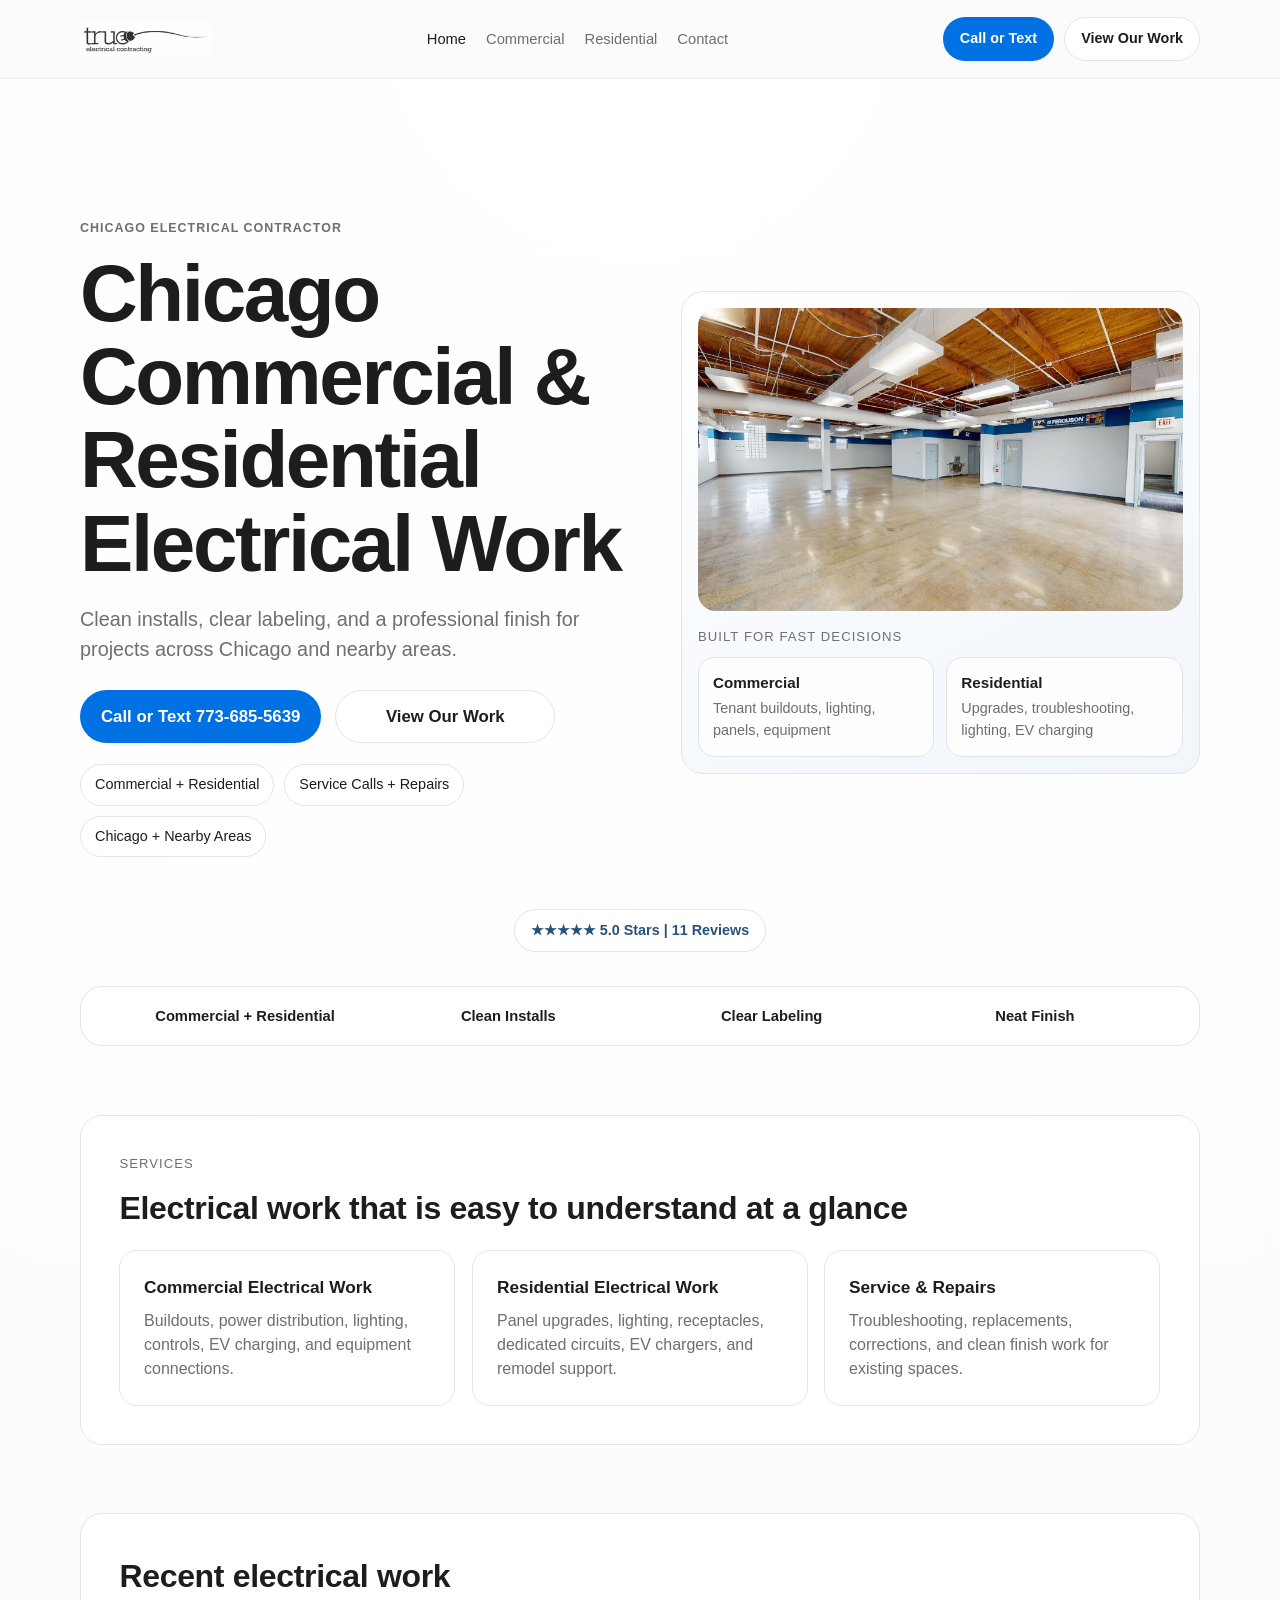
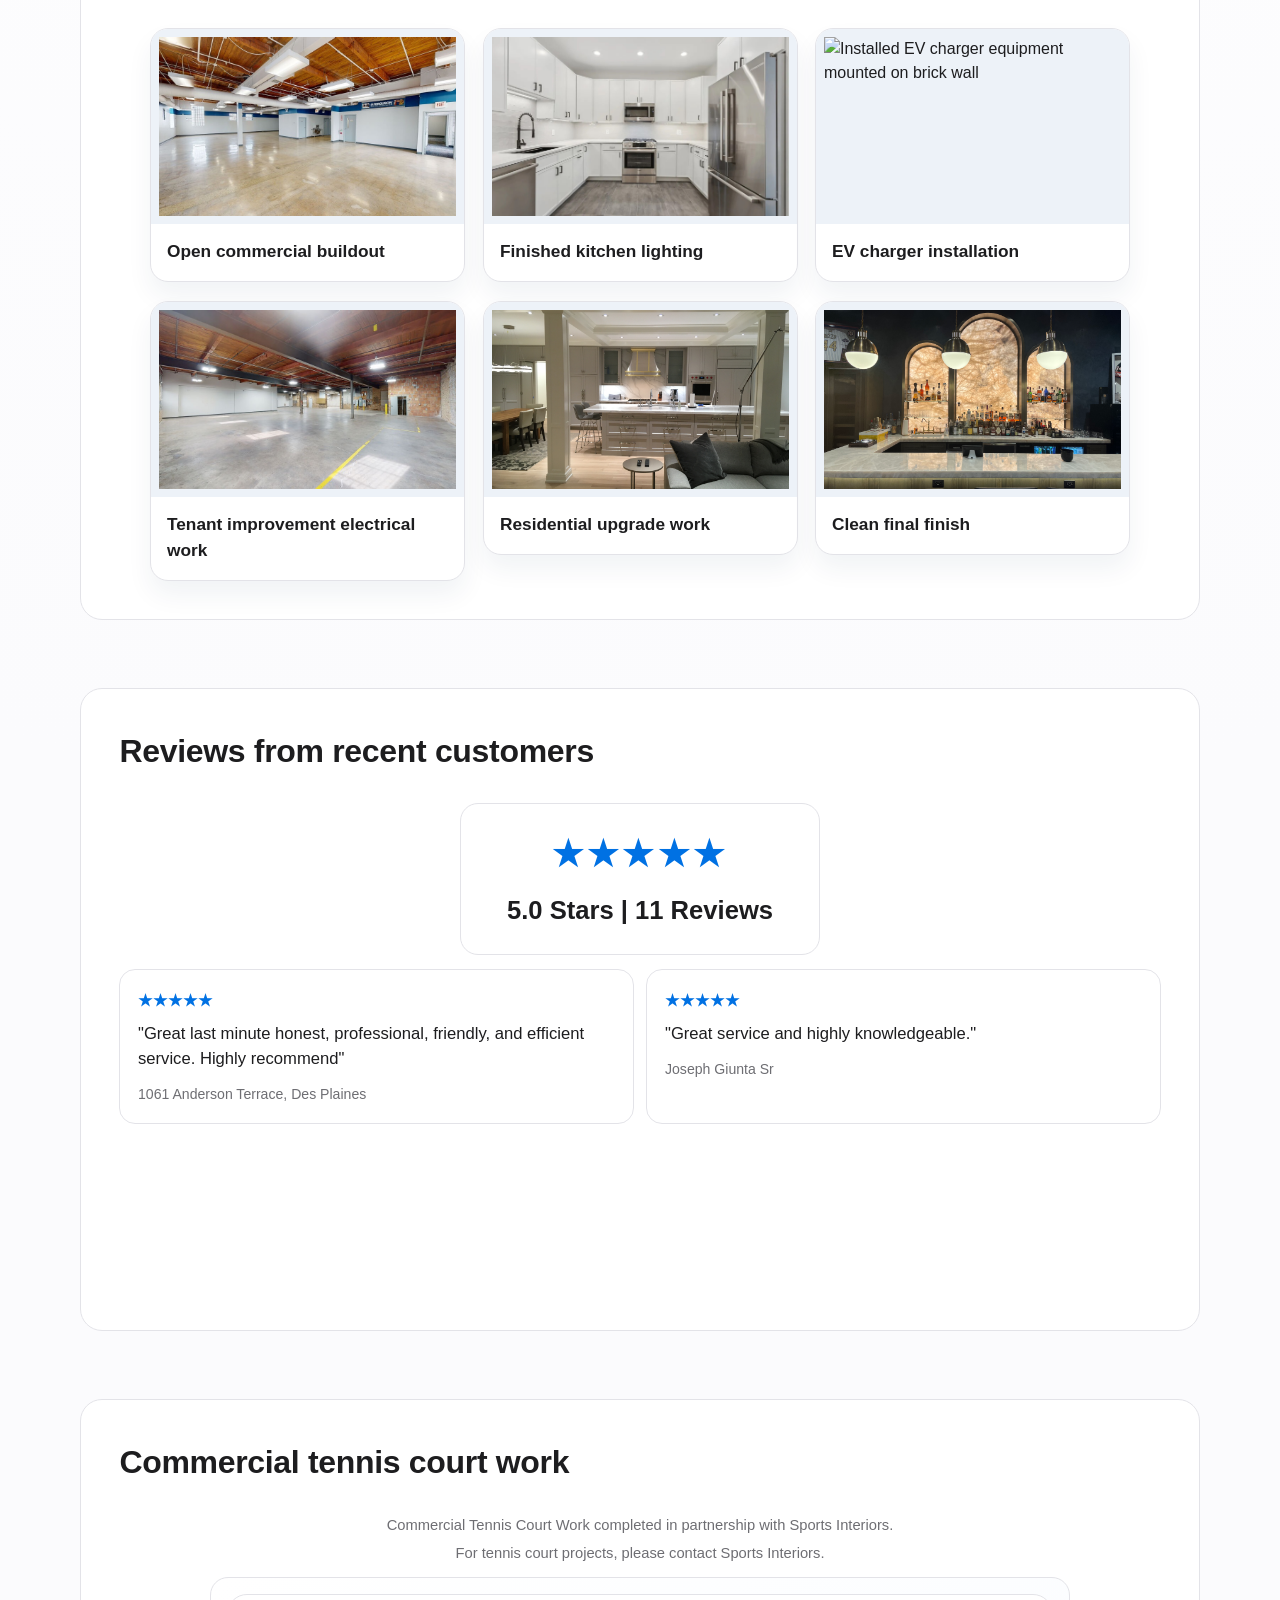
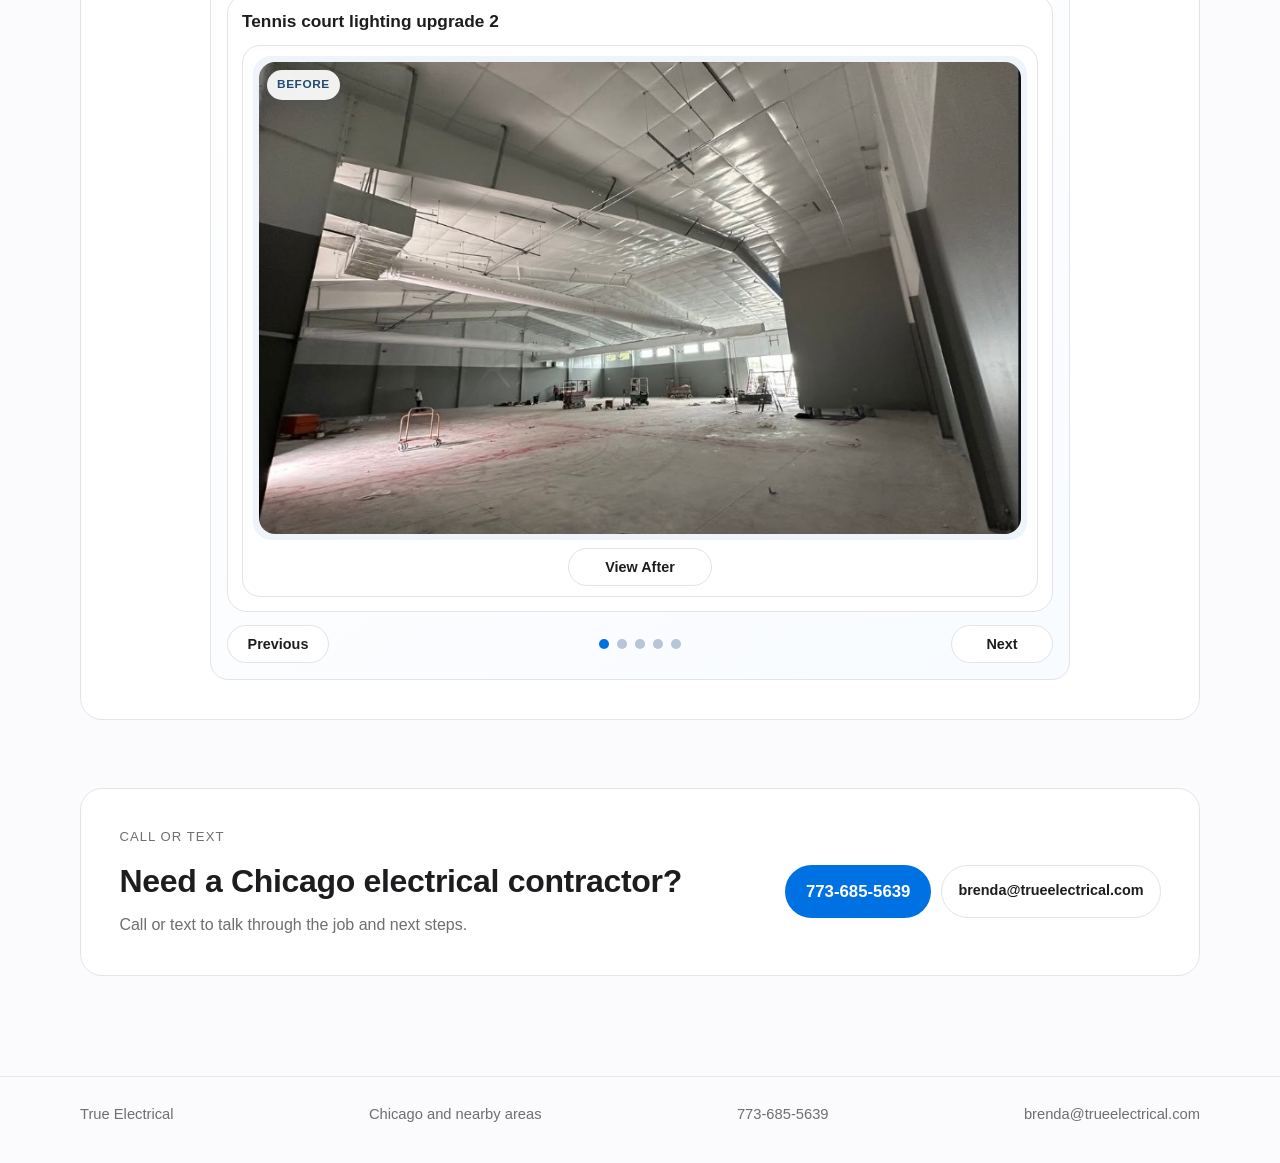
==== commit f601360c: "j" ====
--- a/index.html
+++ b/index.html
@@ -65,6 +65,10 @@
       </aside>
     </section>
 
+    <div class="container hero-review-summary">
+      <a class="review-summary-link" href="#reviews" aria-label="5 out of 5 stars from 11 reviews">★★★★★ 5.0 Stars | 11 Reviews</a>
+    </div>
+
     <section class="section container landing-section">
       <div class="trust-strip panel">
         <div class="trust-strip-grid">
@@ -101,12 +105,25 @@
       <div class="panel">
         <div class="section-heading">
           <div>
-            <p class="kicker">Project Gallery</p>
             <h2 class="section-title">Recent electrical work</h2>
           </div>
-          <p class="section-sub">A mix of commercial and residential project photos from real jobs.</p>
         </div>
         <div class="project-gallery-grid" id="project-gallery-grid" aria-live="polite"></div>
+      </div>
+    </section>
+
+    <section class="section container landing-section" id="reviews">
+      <div class="panel testimonial-panel">
+        <div class="section-heading">
+          <div>
+            <h2 class="section-title">Reviews from recent customers</h2>
+          </div>
+        </div>
+        <div class="review-summary-card review-summary-card-inline">
+          <p class="review-stars-lg" aria-label="5 out of 5 stars">★★★★★</p>
+          <p class="review-count">5.0 Stars | 11 Reviews</p>
+        </div>
+        <div class="testimonial-grid" id="testimonials-grid" aria-live="polite"></div>
       </div>
     </section>
 
@@ -114,13 +131,21 @@
       <div class="panel before-after-section">
         <div class="section-heading">
           <div>
-            <p class="kicker">Before &amp; After</p>
-            <h2 class="section-title">Detailed transformations</h2>
+            <h2 class="section-title">Commercial tennis court work</h2>
           </div>
-          <p class="section-sub">Real before-and-after project photos grouped from the paired image files in the repo.</p>
         </div>
-        <div class="before-after-spotlight" id="before-after-spotlight" aria-live="polite"></div>
-        <div class="before-after-grid before-after-grid-home" id="before-after-grid" aria-live="polite"></div>
+        <div class="partnership-note">
+          <p>Commercial Tennis Court Work completed in partnership with Sports Interiors.</p>
+          <p>For tennis court projects, please contact Sports Interiors.</p>
+        </div>
+        <div class="ba-slider before-after-slider" data-ba-slider aria-label="Before and after project slideshow">
+          <div class="ba-slides" id="before-after-slides" aria-live="polite"></div>
+          <div class="ba-controls">
+            <button class="btn btn-ghost ba-btn" type="button" data-prev aria-label="Previous before and after project">Previous</button>
+            <div class="ba-dots" data-dots aria-label="Select before and after project"></div>
+            <button class="btn btn-ghost ba-btn" type="button" data-next aria-label="Next before and after project">Next</button>
+          </div>
+        </div>
       </div>
     </section>
 
@@ -147,8 +172,6 @@
       <span><a href="mailto:brenda@trueelectrical.com">brenda@trueelectrical.com</a></span>
     </div>
   </footer>
-
-  <a class="mobile-call-bar" href="tel:7736855639">Call or Text 773-685-5639</a>
   <script src="static/js/main.js"></script>
 </body>
 </html>
--- a/static/css/style.css
+++ b/static/css/style.css
@@ -10,6 +10,10 @@
   --max-width: 1120px;
 }
 
+html {
+  scroll-behavior: smooth;
+}
+
 * {
   box-sizing: border-box;
 }
@@ -441,7 +445,7 @@
 }
 
 .testimonial-panel {
-  background: linear-gradient(145deg, #ffffff 0%, #f8fbff 100%);
+  background: #fff;
 }
 
 .review-summary-card {
@@ -451,6 +455,11 @@
   border-radius: 18px;
   background: #fff;
   padding: 24px 20px;
+}
+
+.review-summary-card-inline {
+  max-width: 360px;
+  margin: 8px auto 0;
 }
 
 .review-stars-lg {
@@ -643,6 +652,35 @@
   color: var(--text);
 }
 
+.hero-review-summary {
+  display: flex;
+  justify-content: center;
+  margin-top: -34px;
+  margin-bottom: 10px;
+}
+
+.hero-review-summary .review-summary-link {
+  margin-top: 0;
+}
+
+.review-summary-link {
+  display: inline-flex;
+  align-items: center;
+  justify-content: center;
+  margin: 16px auto 0;
+  padding: 10px 16px;
+  border-radius: 999px;
+  border: 1px solid var(--line);
+  background: #fff;
+  color: #27527a;
+  font-size: 0.9rem;
+  font-weight: 700;
+}
+
+.review-summary-link:hover {
+  border-color: #9ab3cc;
+}
+
 .services-grid {
   margin-top: 18px;
   display: grid;
@@ -651,137 +689,196 @@
 }
 
 .service-card {
-  background: linear-gradient(160deg, #ffffff 0%, #f8fbff 100%);
+  background: #fff;
 }
 
 .project-gallery-grid {
   display: grid;
-  grid-template-columns: repeat(12, minmax(0, 1fr));
-  gap: 16px;
+  grid-template-columns: repeat(3, minmax(0, 1fr));
+  gap: 18px;
+  align-items: start;
+  max-width: 980px;
+  margin: 0 auto;
 }
 
 .gallery-card {
-  grid-column: span 4;
+  grid-column: span 1;
   border: 1px solid var(--line);
   border-radius: 18px;
   overflow: hidden;
   background: #fff;
-}
-
-.gallery-card.is-featured {
-  grid-column: span 6;
+  box-shadow: 0 14px 26px rgba(20, 54, 88, 0.06);
 }
 
 .gallery-media {
   margin: 0;
-  aspect-ratio: 4 / 3;
+  aspect-ratio: 16 / 10;
   overflow: hidden;
   background: #edf2f8;
+  padding: 8px;
 }
 
 .gallery-body {
-  padding: 16px;
-}
-
-.gallery-tag {
-  display: inline-flex;
-  margin-bottom: 8px;
-  padding: 7px 11px;
-  border-radius: 999px;
-  background: #edf4fd;
-  color: #27527a;
-  font-size: 0.78rem;
-  font-weight: 700;
-  letter-spacing: 0.04em;
-  text-transform: uppercase;
+  padding: 15px 16px 16px;
+  display: flex;
+  flex-direction: column;
+  gap: 4px;
 }
 
 .gallery-body h3,
-.before-after-spotlight-copy h3,
-.before-after-card h3 {
-  margin: 0 0 8px;
+.before-after-slide h3 {
+  margin: 0;
   font-size: 1.08rem;
 }
 
 .gallery-body p,
-.before-after-spotlight-copy p,
-.before-after-card p {
+.before-after-slide p {
   margin: 0;
   color: var(--muted);
 }
 
 .before-after-section {
-  background: linear-gradient(160deg, #ffffff 0%, #f5f9fd 100%);
-}
-
-.before-after-spotlight {
-  margin-bottom: 18px;
-}
-
-.before-after-spotlight-card {
-  display: grid;
-  grid-template-columns: minmax(0, 1.2fr) minmax(280px, 0.8fr);
-  gap: 18px;
-  padding: 18px;
-  border: 1px solid var(--line);
-  border-radius: 22px;
   background: #fff;
 }
 
-.before-after-images {
-  display: grid;
-  grid-template-columns: repeat(2, minmax(0, 1fr));
-  gap: 12px;
+.before-after-slider {
+  max-width: 860px;
+  margin: 6px auto 0;
+}
+
+.partnership-note {
+  max-width: 860px;
+  margin: 0 auto 12px;
+  text-align: center;
+}
+
+.partnership-note p {
+  margin: 0;
+  color: var(--muted);
+  font-size: 0.92rem;
+}
+
+.partnership-note p + p {
+  margin-top: 6px;
+}
+
+.before-after-slide {
+  border: 1px solid var(--line);
+  border-radius: 20px;
+  padding: 14px;
+  background: #fff;
+  max-width: 860px;
+  margin: 0 auto;
+}
+
+.before-after-row-copy {
+  margin-bottom: 10px;
+}
+
+.before-after-compare {
+  border: 1px solid var(--line);
+  border-radius: 18px;
+  padding: 10px;
+  background: #fff;
+}
+
+.before-after-viewport {
+  position: relative;
+  aspect-ratio: 16 / 10;
+  min-height: 0;
 }
 
 .before-after-media {
   margin: 0;
-}
-
-.before-after-media img {
+  padding: 6px;
+  border-radius: 18px;
+  background: #eef4f9;
+  transition: opacity 220ms ease, transform 220ms ease;
+  height: 100%;
+}
+
+.before-after-viewport .before-after-media {
+  display: none;
+}
+
+.before-after-viewport .before-after-media.is-active {
+  display: block;
+}
+
+.before-after-image {
+  display: block;
   width: 100%;
-  aspect-ratio: 4 / 3;
+  height: 100%;
   object-fit: cover;
   border-radius: 16px;
   background: #edf2f8;
 }
 
+.before-after-image.is-rotated-270 {
+  transform: rotate(270deg);
+  width: auto;
+  height: calc(100% - 54px);
+  margin: 0 auto;
+  object-fit: contain;
+}
+
 .before-after-label {
+  position: absolute;
+  top: 14px;
+  left: 14px;
   display: inline-flex;
-  margin-top: 8px;
-  padding: 7px 11px;
+  margin-top: 0;
+  padding: 6px 10px;
   border-radius: 999px;
-  font-size: 0.78rem;
+  font-size: 0.74rem;
   font-weight: 700;
   letter-spacing: 0.05em;
   text-transform: uppercase;
-  background: #eef4fa;
-  color: #355572;
-}
-
-.before-after-spotlight-copy {
-  display: flex;
-  flex-direction: column;
+  background: rgba(255, 255, 255, 0.92);
+  color: #234a72;
+  box-shadow: 0 8px 18px rgba(20, 54, 88, 0.08);
+}
+
+.before-after-toolbar {
+  margin-top: 8px;
+  display: flex;
+  align-items: center;
   justify-content: center;
   gap: 12px;
 }
 
-.before-after-detail {
-  padding: 14px;
-  border: 1px solid var(--line);
-  border-radius: 16px;
-  background: #f9fbfd;
-}
-
-.before-after-grid-home {
-  grid-template-columns: repeat(2, minmax(0, 1fr));
-}
-
-.before-after-card {
-  border: 1px solid var(--line);
-  border-radius: 20px;
-  padding: 16px;
-  background: #fff;
+.before-after-toggle {
+  min-width: 144px;
+}
+
+.before-after-toggle:hover {
+  border-color: #9ab3cc;
+  background: #f8fbff;
+}
+
+.gallery-media img,
+.hero-photo-frame img {
+  width: 100%;
+  height: 100%;
+  object-fit: cover;
+}
+
+.hero-photo-frame img {
+  object-fit: cover;
+}
+
+.gallery-card.orientation-portrait .gallery-media img,
+.gallery-card.shape-tall .gallery-media img,
+.before-after-media.orientation-portrait .before-after-image,
+.before-after-media.shape-tall .before-after-image {
+  object-fit: contain;
+}
+
+.before-after-media.orientation-landscape .before-after-image,
+.before-after-media.shape-wide .before-after-image,
+.before-after-media.shape-balanced .before-after-image,
+.before-after-media.orientation-square .before-after-image {
+  object-position: center;
 }
 
 .final-cta {
@@ -793,10 +890,6 @@
 
 .footer-row-compact {
   justify-content: center;
-}
-
-.mobile-call-bar {
-  display: none;
 }
 
 .form {
@@ -885,8 +978,7 @@
   .split,
   .grid-2,
   .essentials-grid,
-  .services-grid,
-  .before-after-spotlight-card {
+  .services-grid {
     grid-template-columns: 1fr;
   }
 
@@ -925,6 +1017,14 @@
     flex-direction: column;
   }
 
+  .before-after-toolbar {
+    justify-content: stretch;
+  }
+
+  .before-after-toggle {
+    width: 100%;
+  }
+
   .trust-strip-grid,
   .project-gallery-grid,
   .before-after-grid,
@@ -932,8 +1032,7 @@
     grid-template-columns: repeat(2, minmax(0, 1fr));
   }
 
-  .gallery-card,
-  .gallery-card.is-featured {
+  .gallery-card {
     grid-column: span 1;
   }
 
@@ -958,17 +1057,29 @@
     padding: 112px 0 84px;
   }
 
+  .hero-review-summary {
+    margin-top: -20px;
+    margin-bottom: 6px;
+  }
+
   .hero-proof-grid,
   .trust-strip-grid,
-  .project-gallery-grid,
-  .before-after-grid-home,
-  .before-after-images {
+  .project-gallery-grid {
     grid-template-columns: 1fr;
   }
 
-  .gallery-card,
-  .gallery-card.is-featured {
-    grid-column: span 1;
+  .gallery-card {
+    width: 100%;
+  }
+
+  .before-after-toolbar {
+    flex-direction: column;
+    align-items: stretch;
+  }
+
+  .before-after-toggle {
+    justify-content: center;
+    width: 100%;
   }
 
   .nav-actions .btn-ghost,
@@ -991,24 +1102,7 @@
     min-width: 0;
   }
 
-  .mobile-call-bar {
-    position: fixed;
-    left: 16px;
-    right: 16px;
-    bottom: 16px;
-    z-index: 40;
-    display: inline-flex;
-    align-items: center;
-    justify-content: center;
-    min-height: 54px;
-    border-radius: 999px;
-    background: var(--accent);
-    color: #fff;
-    font-weight: 700;
-    box-shadow: 0 16px 30px rgba(0, 64, 128, 0.18);
-  }
-
   .footer {
-    padding-bottom: 100px;
-  }
-}
+    padding-bottom: 38px;
+  }
+}
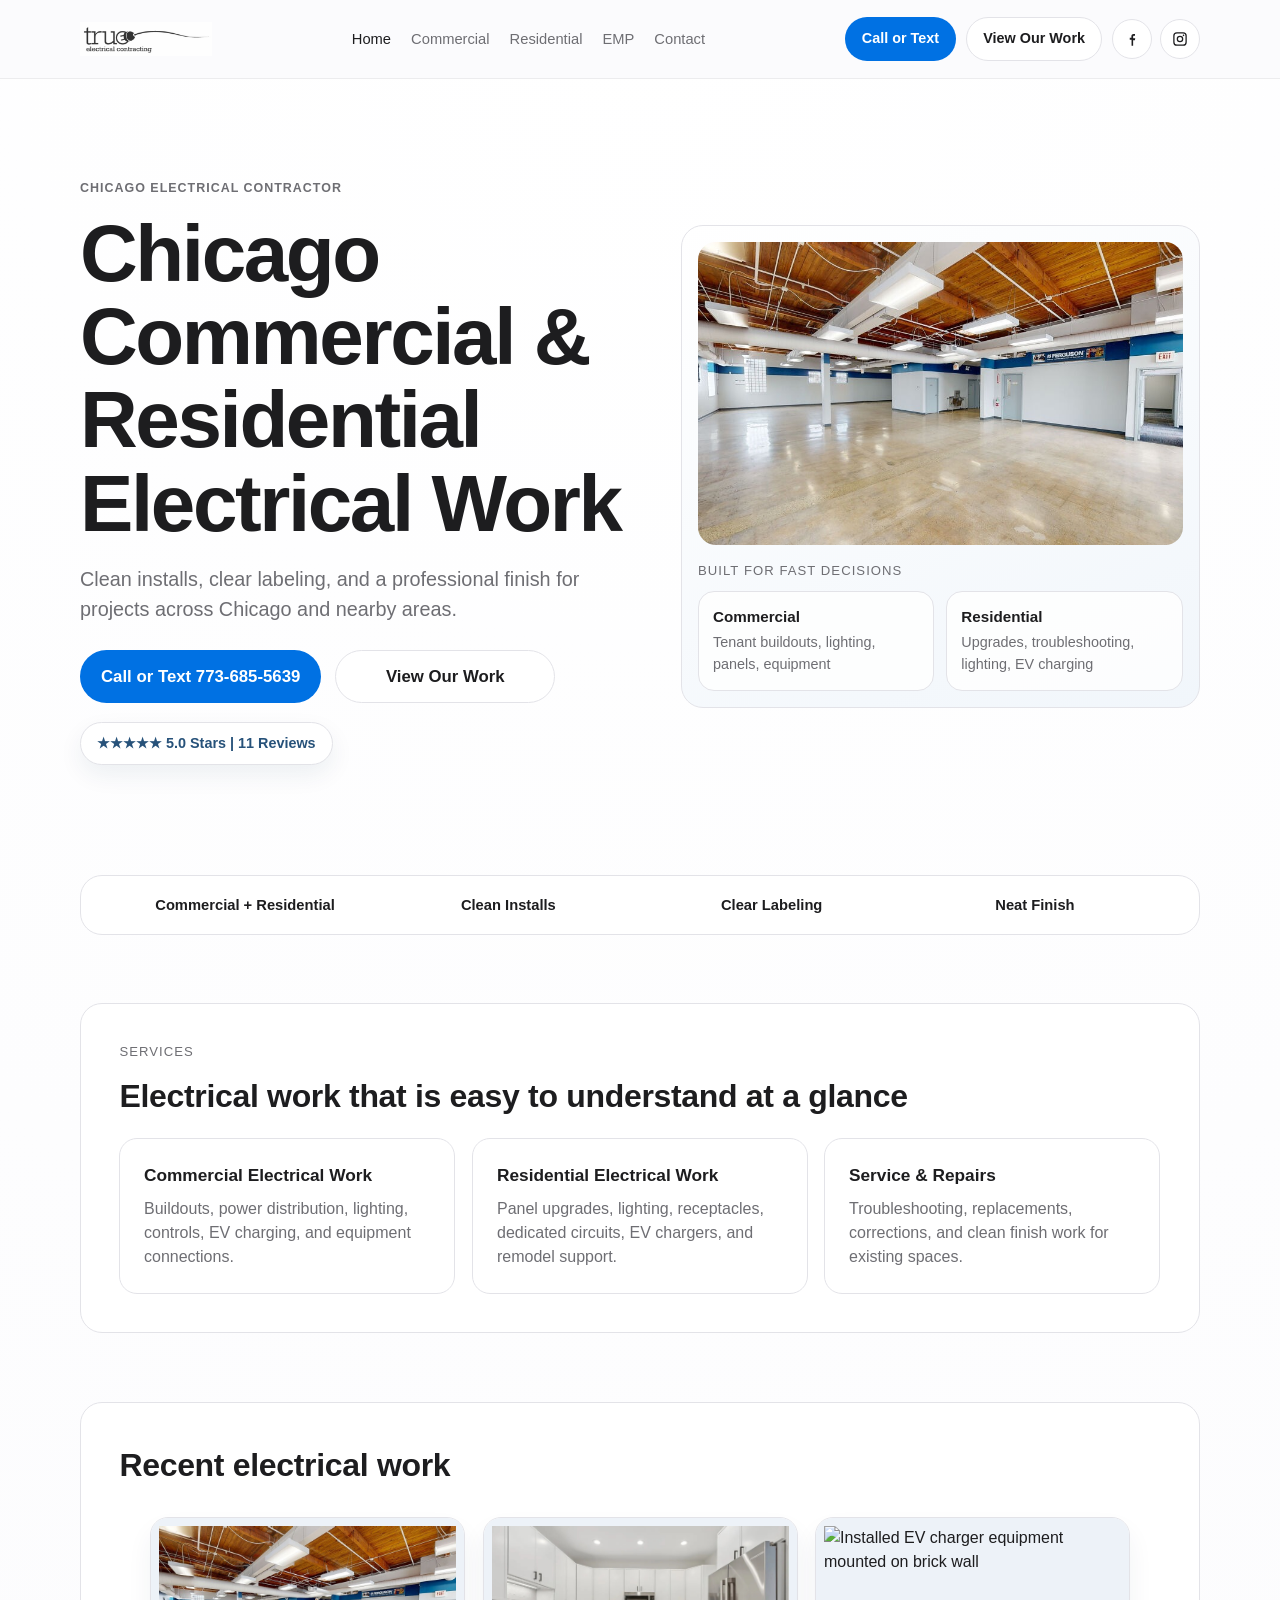
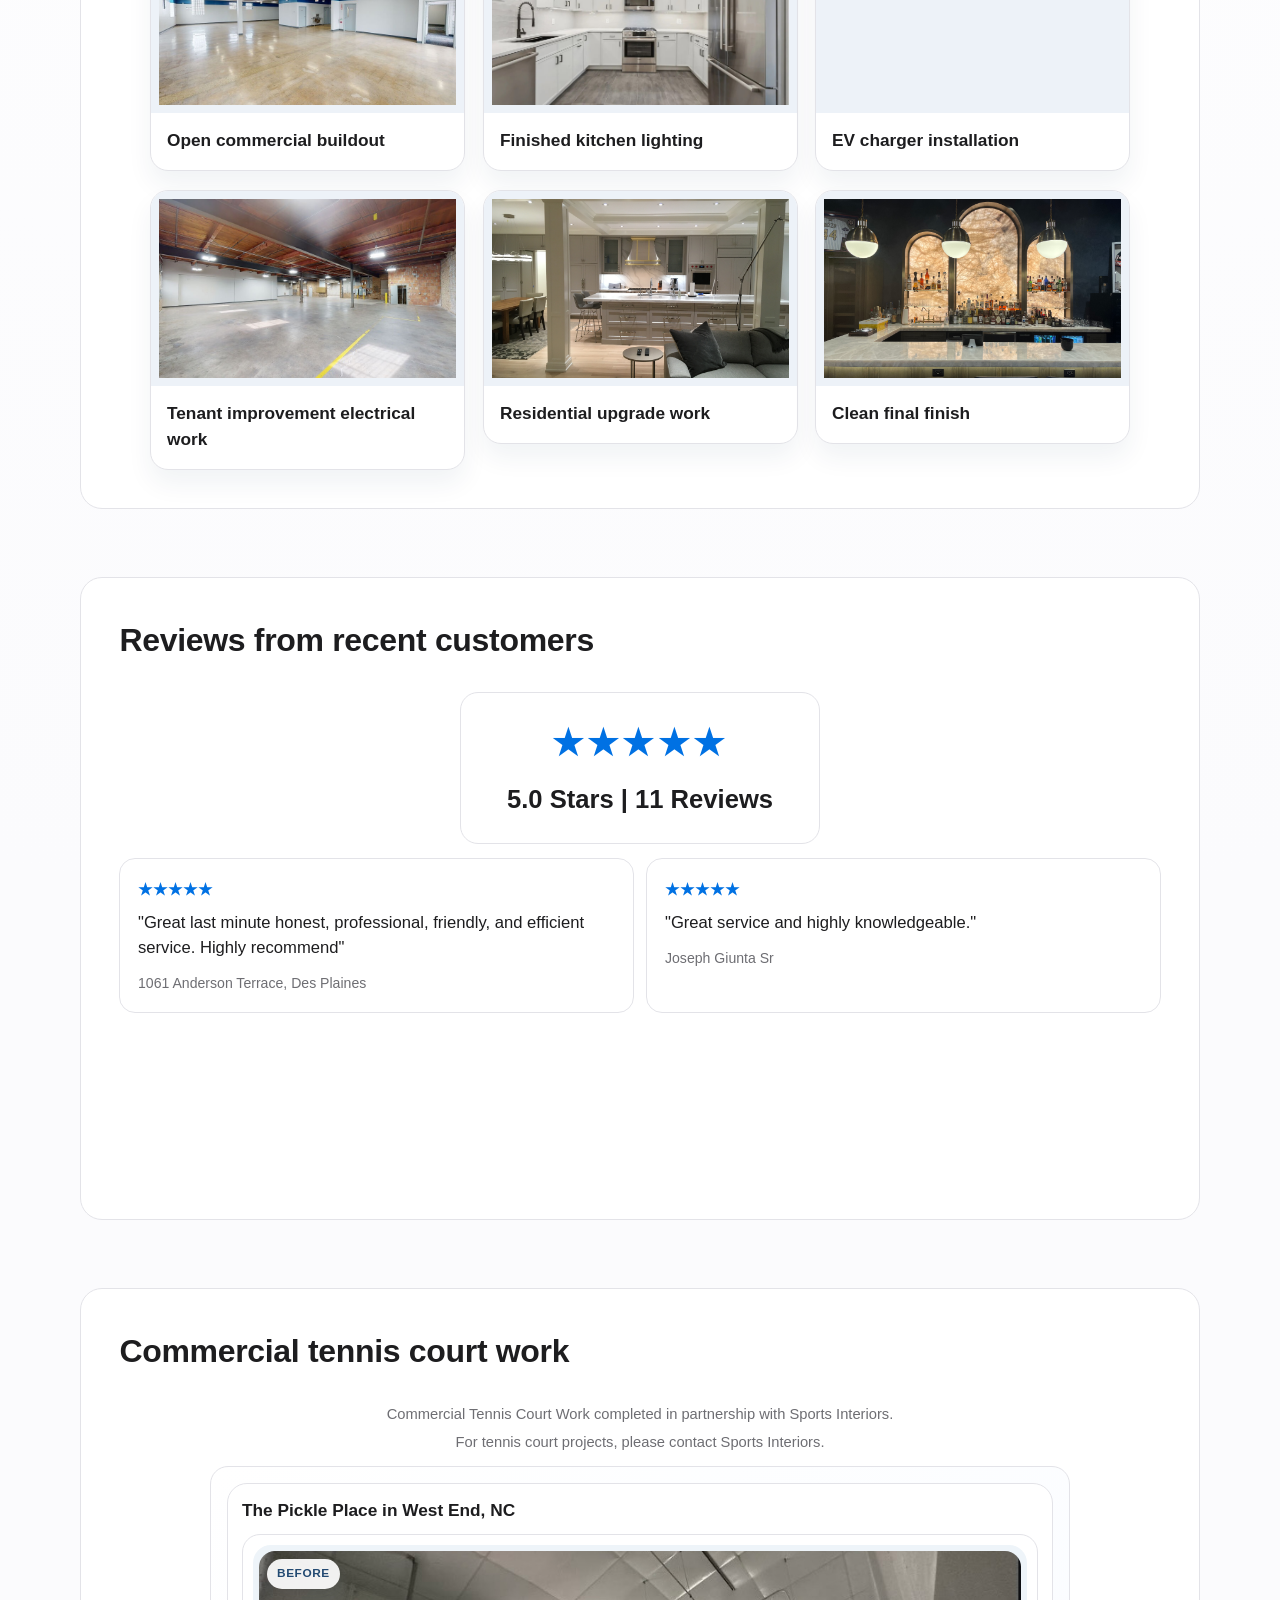
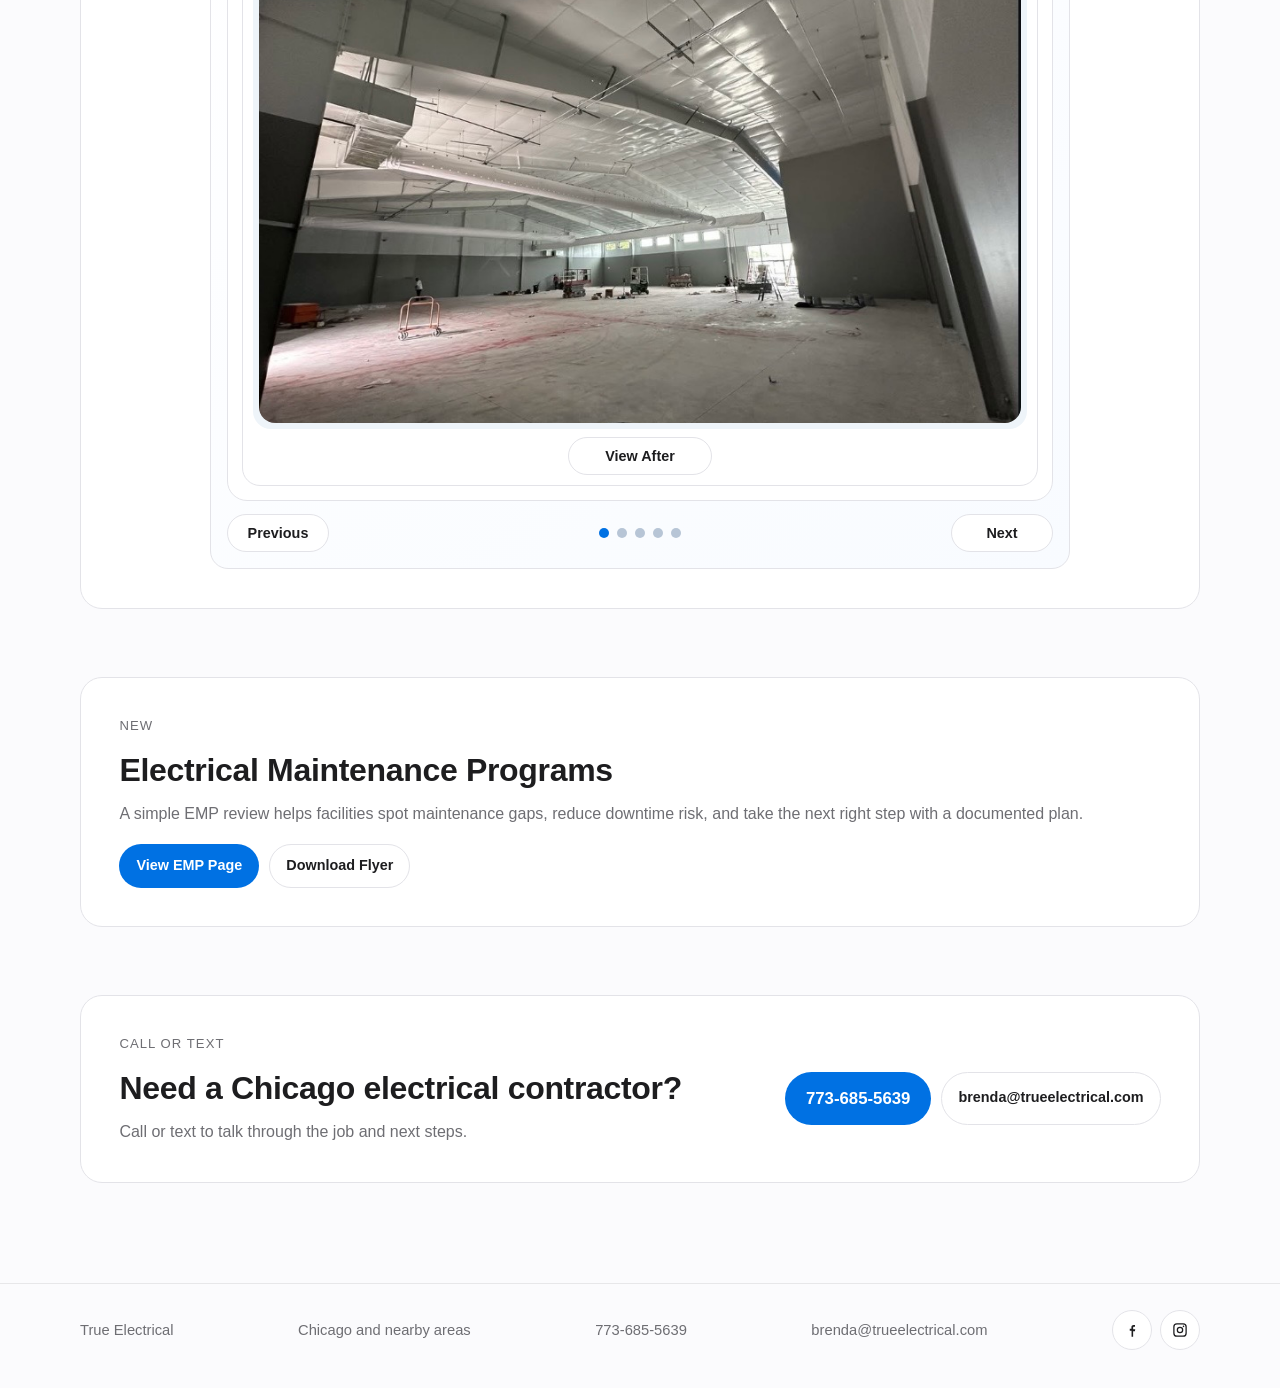
==== commit 924fa9c1: "p" ====
--- a/index.html
+++ b/index.html
@@ -19,11 +19,20 @@
         <a class="active" href="index.html">Home</a>
         <a href="commercial.html">Commercial</a>
         <a href="residential.html">Residential</a>
+        <a href="emp.html">EMP</a>
         <a href="contact.html">Contact</a>
       </nav>
       <div class="nav-actions">
         <a class="btn btn-primary nav-phone" href="tel:7736855639">Call or Text</a>
         <a class="btn btn-ghost" href="#project-gallery">View Our Work</a>
+        <div class="social-links" aria-label="Social media links">
+          <a class="social-link" href="https://www.facebook.com/profile.php?id=61583737654643" target="_blank" rel="noreferrer" aria-label="True Electrical on Facebook">
+            <svg viewBox="0 0 24 24" aria-hidden="true" focusable="false"><path d="M13.5 21v-7.2h2.4l.4-2.8h-2.8V9.2c0-.8.2-1.4 1.4-1.4H16V5.3c-.2 0-.9-.1-1.8-.1-1.8 0-3 1.1-3 3.2v1.8H9v2.8h2.4V21h2.1z"/></svg>
+          </a>
+          <a class="social-link" href="https://www.instagram.com/trueelectricalcontracting/" target="_blank" rel="noreferrer" aria-label="True Electrical on Instagram">
+            <svg viewBox="0 0 24 24" aria-hidden="true" focusable="false"><path d="M7.8 3h8.4A4.8 4.8 0 0 1 21 7.8v8.4a4.8 4.8 0 0 1-4.8 4.8H7.8A4.8 4.8 0 0 1 3 16.2V7.8A4.8 4.8 0 0 1 7.8 3zm0 1.7A3.1 3.1 0 0 0 4.7 7.8v8.4a3.1 3.1 0 0 0 3.1 3.1h8.4a3.1 3.1 0 0 0 3.1-3.1V7.8a3.1 3.1 0 0 0-3.1-3.1H7.8zm8.9 1.3a1.1 1.1 0 1 1 0 2.2 1.1 1.1 0 0 1 0-2.2zM12 7.6A4.4 4.4 0 1 1 7.6 12 4.4 4.4 0 0 1 12 7.6zm0 1.7A2.7 2.7 0 1 0 14.7 12 2.7 2.7 0 0 0 12 9.3z"/></svg>
+          </a>
+        </div>
       </div>
     </div>
   </header>
@@ -38,11 +47,7 @@
           <a class="btn btn-primary phone-primary" href="tel:7736855639">Call or Text 773-685-5639</a>
           <a class="btn btn-ghost phone-primary" href="#project-gallery">View Our Work</a>
         </div>
-        <ul class="hero-points" aria-label="Quick trust points">
-          <li>Commercial + Residential</li>
-          <li>Service Calls + Repairs</li>
-          <li>Chicago + Nearby Areas</li>
-        </ul>
+        <a class="review-summary-link hero-review-link" href="#reviews" aria-label="5 out of 5 stars from 11 reviews">★★★★★ 5.0 Stars | 11 Reviews</a>
       </div>
 
       <aside class="hero-visual panel">
@@ -64,10 +69,6 @@
         </div>
       </aside>
     </section>
-
-    <div class="container hero-review-summary">
-      <a class="review-summary-link" href="#reviews" aria-label="5 out of 5 stars from 11 reviews">★★★★★ 5.0 Stars | 11 Reviews</a>
-    </div>
 
     <section class="section container landing-section">
       <div class="trust-strip panel">
@@ -149,6 +150,20 @@
       </div>
     </section>
 
+    <section class="section container landing-section" id="emp-program">
+      <div class="panel emp-promo-card">
+        <div>
+          <p class="kicker">New</p>
+          <h2 class="section-title">Electrical Maintenance Programs</h2>
+          <p class="section-sub">A simple EMP review helps facilities spot maintenance gaps, reduce downtime risk, and take the next right step with a documented plan.</p>
+        </div>
+        <div class="cta-bar emp-promo-actions">
+          <a class="btn btn-primary" href="emp.html">View EMP Page</a>
+          <a class="btn btn-ghost" href="static/files/emp-flyer.pptx" download>Download Flyer</a>
+        </div>
+      </div>
+    </section>
+
     <section class="section container landing-section">
       <div class="panel final-cta">
         <div>
@@ -170,6 +185,14 @@
       <span>Chicago and nearby areas</span>
       <span><a href="tel:7736855639">773-685-5639</a></span>
       <span><a href="mailto:brenda@trueelectrical.com">brenda@trueelectrical.com</a></span>
+      <div class="social-links social-links-footer" aria-label="Social media links">
+        <a class="social-link" href="https://www.facebook.com/profile.php?id=61583737654643" target="_blank" rel="noreferrer" aria-label="True Electrical on Facebook">
+          <svg viewBox="0 0 24 24" aria-hidden="true" focusable="false"><path d="M13.5 21v-7.2h2.4l.4-2.8h-2.8V9.2c0-.8.2-1.4 1.4-1.4H16V5.3c-.2 0-.9-.1-1.8-.1-1.8 0-3 1.1-3 3.2v1.8H9v2.8h2.4V21h2.1z"/></svg>
+        </a>
+        <a class="social-link" href="https://www.instagram.com/trueelectricalcontracting/" target="_blank" rel="noreferrer" aria-label="True Electrical on Instagram">
+          <svg viewBox="0 0 24 24" aria-hidden="true" focusable="false"><path d="M7.8 3h8.4A4.8 4.8 0 0 1 21 7.8v8.4a4.8 4.8 0 0 1-4.8 4.8H7.8A4.8 4.8 0 0 1 3 16.2V7.8A4.8 4.8 0 0 1 7.8 3zm0 1.7A3.1 3.1 0 0 0 4.7 7.8v8.4a3.1 3.1 0 0 0 3.1 3.1h8.4a3.1 3.1 0 0 0 3.1-3.1V7.8a3.1 3.1 0 0 0-3.1-3.1H7.8zm8.9 1.3a1.1 1.1 0 1 1 0 2.2 1.1 1.1 0 0 1 0-2.2zM12 7.6A4.4 4.4 0 1 1 7.6 12 4.4 4.4 0 0 1 12 7.6zm0 1.7A2.7 2.7 0 1 0 14.7 12 2.7 2.7 0 0 0 12 9.3z"/></svg>
+        </a>
+      </div>
     </div>
   </footer>
   <script src="static/js/main.js"></script>
--- a/static/css/style.css
+++ b/static/css/style.css
@@ -8,6 +8,7 @@
   --accent-hover: #0062c2;
   --radius: 22px;
   --max-width: 1120px;
+  --header-offset: 110px;
 }
 
 html {
@@ -29,6 +30,12 @@
 a {
   color: inherit;
   text-decoration: none;
+}
+
+a:focus-visible,
+button:focus-visible {
+  outline: 3px solid rgba(0, 113, 227, 0.24);
+  outline-offset: 3px;
 }
 
 img {
@@ -97,6 +104,37 @@
   gap: 10px;
 }
 
+.social-links {
+  display: inline-flex;
+  align-items: center;
+  gap: 8px;
+}
+
+.social-link {
+  width: 40px;
+  height: 40px;
+  display: inline-flex;
+  align-items: center;
+  justify-content: center;
+  border: 1px solid var(--line);
+  border-radius: 999px;
+  background: var(--surface);
+  color: var(--text);
+  transition: border-color 160ms ease, transform 160ms ease, color 160ms ease;
+}
+
+.social-link:hover {
+  border-color: #9ab3cc;
+  color: #27527a;
+  transform: translateY(-1px);
+}
+
+.social-link svg {
+  width: 18px;
+  height: 18px;
+  fill: currentColor;
+}
+
 .nav-phone {
   font-size: 1rem;
   padding: 11px 18px;
@@ -111,6 +149,11 @@
   font-size: 0.9rem;
   font-weight: 600;
   border: 1px solid transparent;
+  transition: background-color 160ms ease, border-color 160ms ease, color 160ms ease, transform 160ms ease, box-shadow 160ms ease;
+}
+
+.btn:hover {
+  transform: translateY(-1px);
 }
 
 .btn-ghost {
@@ -134,7 +177,7 @@
 
 .hero {
   text-align: center;
-  padding: 128px 0 86px;
+  padding: 88px 0 86px;
 }
 
 .hero-home {
@@ -192,6 +235,10 @@
 
 .landing-section {
   padding-top: 24px;
+}
+
+section[id] {
+  scroll-margin-top: var(--header-offset);
 }
 
 .panel {
@@ -563,24 +610,6 @@
   max-width: 640px;
 }
 
-.hero-points {
-  margin: 20px 0 0;
-  padding: 0;
-  list-style: none;
-  display: flex;
-  flex-wrap: wrap;
-  gap: 10px;
-}
-
-.hero-points li {
-  padding: 9px 14px;
-  border-radius: 999px;
-  border: 1px solid var(--line);
-  background: rgba(255, 255, 255, 0.75);
-  color: var(--text);
-  font-size: 0.9rem;
-}
-
 .hero-visual {
   padding: 16px;
   background: linear-gradient(155deg, #ffffff 0%, #f1f6fb 100%);
@@ -652,17 +681,6 @@
   color: var(--text);
 }
 
-.hero-review-summary {
-  display: flex;
-  justify-content: center;
-  margin-top: -34px;
-  margin-bottom: 10px;
-}
-
-.hero-review-summary .review-summary-link {
-  margin-top: 0;
-}
-
 .review-summary-link {
   display: inline-flex;
   align-items: center;
@@ -675,10 +693,16 @@
   color: #27527a;
   font-size: 0.9rem;
   font-weight: 700;
+  box-shadow: 0 10px 24px rgba(20, 54, 88, 0.07);
 }
 
 .review-summary-link:hover {
   border-color: #9ab3cc;
+}
+
+.hero-review-link {
+  margin-top: 18px;
+  margin-left: 0;
 }
 
 .services-grid {
@@ -888,6 +912,16 @@
   gap: 18px;
 }
 
+.emp-promo-card {
+  display: flex;
+  flex-direction: column;
+  gap: 18px;
+}
+
+.emp-promo-actions {
+  margin-top: 0;
+}
+
 .footer-row-compact {
   justify-content: center;
 }
@@ -936,9 +970,20 @@
 
 .footer-row {
   display: flex;
+  align-items: center;
   justify-content: space-between;
   gap: 12px;
   flex-wrap: wrap;
+}
+
+.footer-row > span,
+.footer-row > div {
+  display: inline-flex;
+  align-items: center;
+}
+
+.social-links-footer {
+  justify-content: flex-end;
 }
 
 body.js-enhanced .reveal {
@@ -974,6 +1019,10 @@
 }
 
 @media (max-width: 940px) {
+  :root {
+    --header-offset: 156px;
+  }
+
   .hero-home,
   .split,
   .grid-2,
@@ -1004,6 +1053,8 @@
 
   .nav-actions {
     margin-left: auto;
+    flex-wrap: wrap;
+    justify-content: flex-end;
   }
 
   .nav-phone {
@@ -1047,6 +1098,10 @@
 }
 
 @media (max-width: 680px) {
+  :root {
+    --header-offset: 148px;
+  }
+
   .grid-3,
   .trust-grid,
   .testimonial-grid {
@@ -1054,12 +1109,11 @@
   }
 
   .hero {
-    padding: 112px 0 84px;
-  }
-
-  .hero-review-summary {
-    margin-top: -20px;
-    margin-bottom: 6px;
+    padding: 68px 0 84px;
+  }
+
+  .hero-review-link {
+    margin-top: 16px;
   }
 
   .hero-proof-grid,
@@ -1082,9 +1136,35 @@
     width: 100%;
   }
 
-  .nav-actions .btn-ghost,
+  .nav-actions .btn-ghost {
+    display: none;
+  }
+
   .nav-links {
+    display: flex;
+    order: 3;
+    width: 100%;
+    gap: 10px;
+    flex-wrap: nowrap;
+    overflow-x: auto;
+    padding-bottom: 2px;
+    scrollbar-width: none;
+  }
+
+  .nav-links::-webkit-scrollbar {
     display: none;
+  }
+
+  .nav-links a {
+    flex: 0 0 auto;
+    padding: 8px 12px;
+    border: 1px solid var(--line);
+    border-radius: 999px;
+    background: rgba(255, 255, 255, 0.92);
+  }
+
+  .nav-actions .social-links {
+    margin-left: auto;
   }
 
   .nav {
